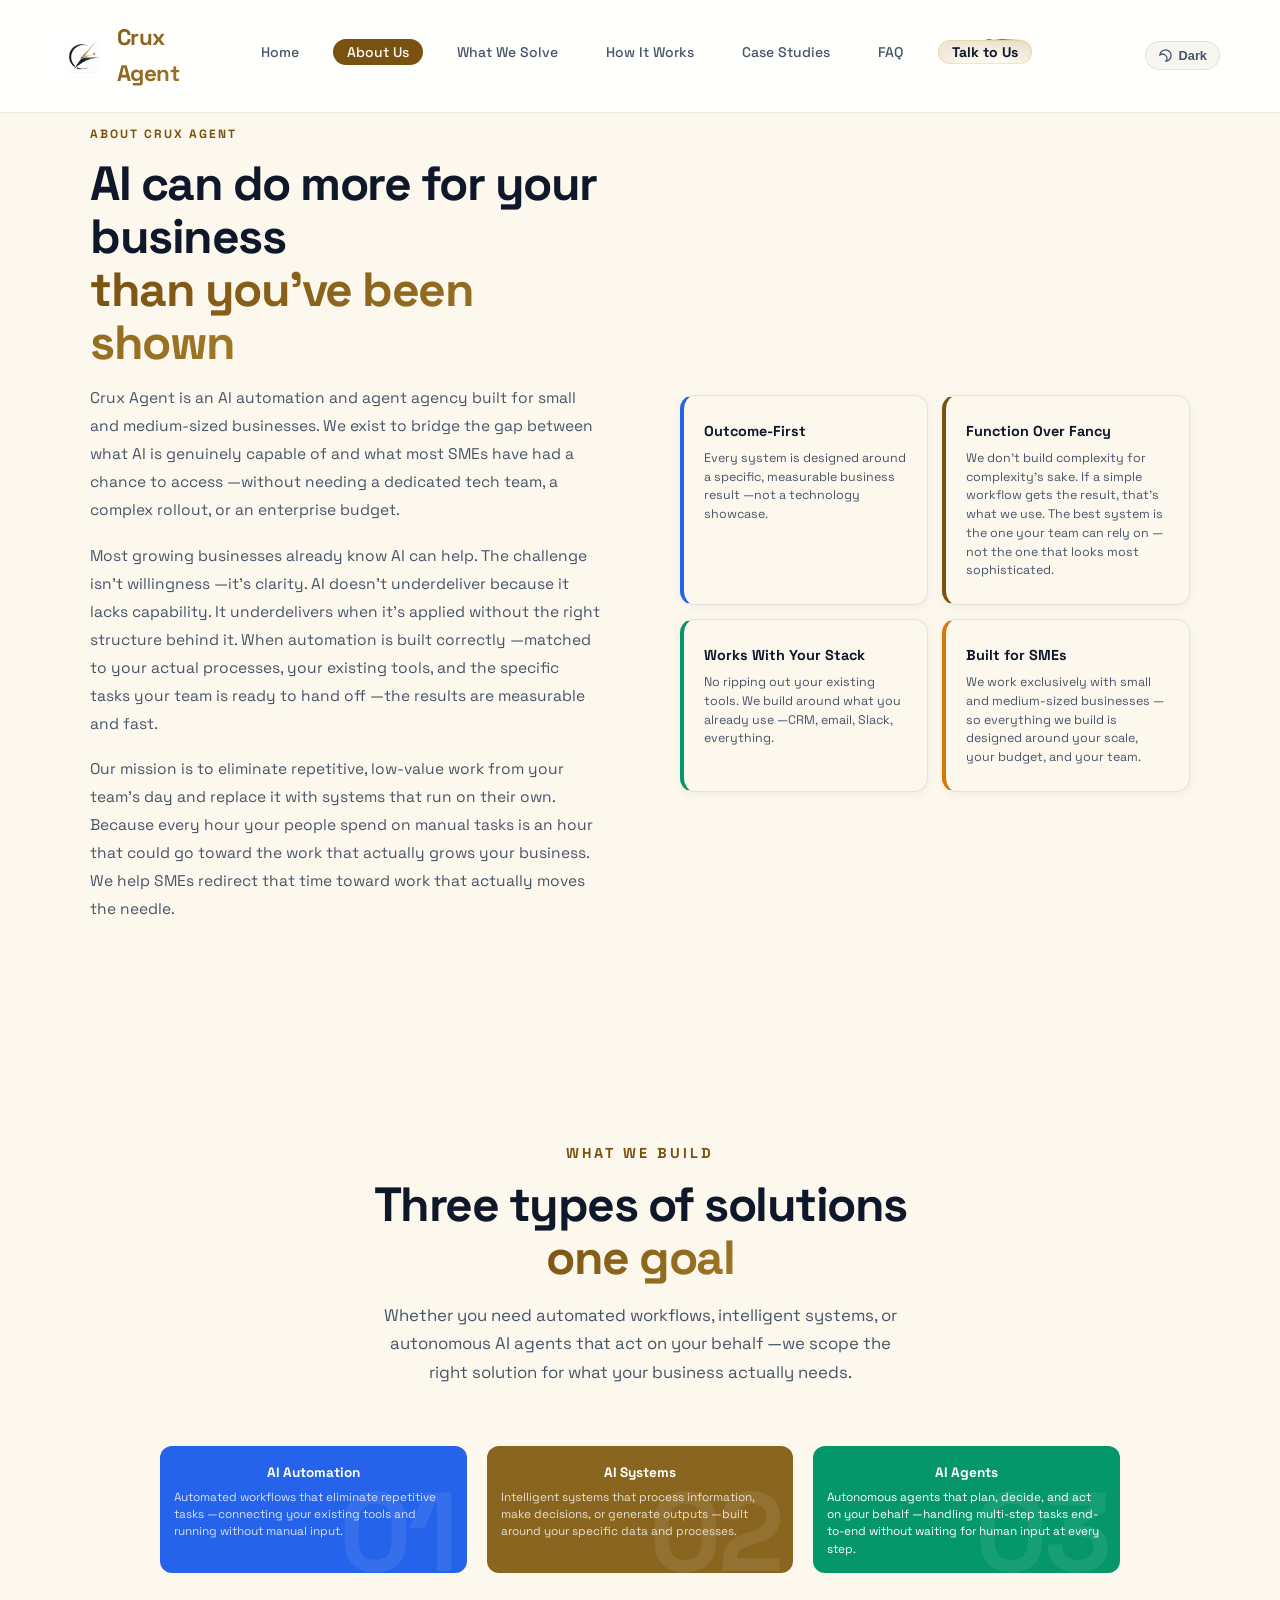
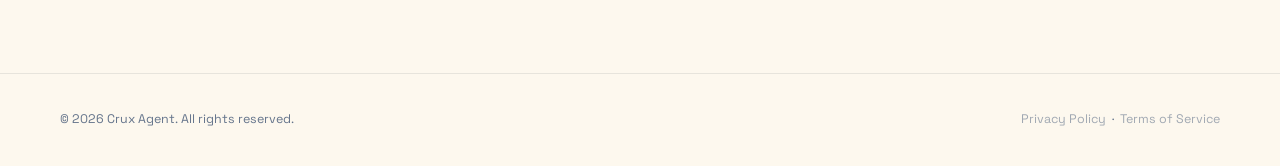
==== about.html @ 3fecd6b4 "Add files via upload" ====
<!DOCTYPE html>
<html lang="en">
<head>
  <meta charset="UTF-8" />
  <meta name="viewport" content="width=device-width, initial-scale=1.0" />
  <title>About Us | Crux Agent</title>
  <meta name="description" content="Crux Agent is an AI automation agency built for SMEs — bridging the gap between what AI can do and what most businesses have had access to." />
  <link rel="preconnect" href="https://fonts.googleapis.com" />
  <link rel="preconnect" href="https://fonts.gstatic.com" crossorigin />
  <link href="https://fonts.googleapis.com/css2?family=Space+Grotesk:wght@300;400;500;600;700&display=swap" rel="stylesheet" />
  <link rel="stylesheet" href="style.css" />
</head>
<body>

<!-- NAV -->
<nav id="navbar">
  <a href="index.html" class="nav-logo">
    <img src="logo.png" alt="" class="nav-logo-img">
    Crux Agent
  </a>
  <ul class="nav-links" id="navLinks">
    <li><a href="index.html">Home</a></li>
    <li><a href="about.html">About Us</a></li>
    <li><a href="solve.html">What We Solve</a></li>
    <li><a href="process.html">How It Works</a></li>
    <li><a href="projects.html">Case Studies</a></li>
    <li><a href="faq.html">FAQ</a></li>
    <li><a href="faq.html#contact" class="nav-cta"><span>Talk to Us</span></a></li>
  </ul>
  <div class="nav-actions">
    <button class="theme-toggle" id="themeToggle" aria-label="Toggle light/dark mode">
      <svg id="themeIcon" width="15" height="15" fill="none" stroke="currentColor" stroke-width="2" viewBox="0 0 24 24">
        <circle cx="12" cy="12" r="5"/>
        <path d="M12 1v2M12 21v2M4.22 4.22l1.42 1.42M18.36 18.36l1.42 1.42M1 12h2M21 12h2M4.22 19.78l1.42-1.42M18.36 5.64l1.42-1.42"/>
      </svg>
      <span id="themeLabel">Light</span>
    </button>
    <button class="hamburger" id="hamburger" aria-label="Open menu" aria-expanded="false">
      <span class="ham-bar"></span>
      <span class="ham-bar"></span>
      <span class="ham-bar"></span>
    </button>
  </div>
</nav>
<div class="nav-backdrop" id="navBackdrop"></div>

<!-- ABOUT -->
<section id="about" style="padding-top:120px;">
  <div class="inner">
    <div class="about-wrap">
      <div class="reveal">
        <span class="stag">About Crux Agent</span>
        <h2 class="sh">AI can do more for your business<br /><span class="gt">than you've been shown</span></h2>
        <p class="about-body">
          Crux Agent is an AI automation and agent agency built for small and medium-sized businesses. We exist to bridge the gap between what AI is genuinely capable of and what most SMEs have had a chance to access —without needing a dedicated tech team, a complex rollout, or an enterprise budget.
        </p>
        <p class="about-body">
          Most growing businesses already know AI can help. The challenge isn't willingness —it's clarity. AI doesn't underdeliver because it lacks capability. It underdelivers when it's applied without the right structure behind it. When automation is built correctly —matched to your actual processes, your existing tools, and the specific tasks your team is ready to hand off —the results are measurable and fast.
        </p>
        <p class="about-body">
          Our mission is to eliminate repetitive, low-value work from your team's day and replace it with systems that run on their own. Because every hour your people spend on manual tasks is an hour that could go toward the work that actually grows your business. We help SMEs redirect that time toward work that actually moves the needle.
        </p>
      </div>
      <div class="about-cards reveal">
        <div class="a-card">
          <h4>Outcome-First</h4>
          <p>Every system is designed around a specific, measurable business result —not a technology showcase.</p>
        </div>
        <div class="a-card">
          <h4>Function Over Fancy</h4>
          <p>We don't build complexity for complexity's sake. If a simple workflow gets the result, that's what we use. The best system is the one your team can rely on —not the one that looks most sophisticated.</p>
        </div>
        <div class="a-card">
          <h4>Works With Your Stack</h4>
          <p>No ripping out your existing tools. We build around what you already use —CRM, email, Slack, everything.</p>
        </div>
        <div class="a-card">
          <h4>Built for SMEs</h4>
          <p>We work exclusively with small and medium-sized businesses —so everything we build is designed around your scale, your budget, and your team.</p>
        </div>
      </div>
    </div>
  </div>
</section>

<!-- WHAT WE BUILD -->
<section id="services">
  <div class="inner">
    <div class="diff-header">
      <span class="stag reveal">What We Build</span>
      <h2 class="sh reveal">Three types of solutions<br /><span class="gt">one goal</span></h2>
      <p class="ss reveal">Whether you need automated workflows, intelligent systems, or autonomous AI agents that act on your behalf —we scope the right solution for what your business actually needs.</p>
    </div>
    <div class="services-grid">
      <div class="for-card ac-blue reveal" data-glow>
        <span class="card-num">01</span>
        <h4 style="text-align:center;">AI Automation</h4>
        <p>Automated workflows that eliminate repetitive tasks —connecting your existing tools and running without manual input.</p>
      </div>
      <div class="for-card ac-purple reveal" data-glow>
        <span class="card-num">02</span>
        <h4 style="text-align:center;">AI Systems</h4>
        <p>Intelligent systems that process information, make decisions, or generate outputs —built around your specific data and processes.</p>
      </div>
      <div class="for-card ac-green reveal" data-glow>
        <span class="card-num">03</span>
        <h4 style="text-align:center;">AI Agents</h4>
        <p>Autonomous agents that plan, decide, and act on your behalf —handling multi-step tasks end-to-end without waiting for human input at every step.</p>
      </div>
    </div>
  </div>
</section>

<!-- FOOTER -->
<footer>
  <p class="f-copy">© 2026 Crux Agent. All rights reserved.</p>
  <p class="f-copy"><a href="privacy-policy.html" style="color:inherit;opacity:0.6;text-decoration:none;">Privacy Policy</a> &nbsp;·&nbsp; <a href="terms-of-service.html" style="color:inherit;opacity:0.6;text-decoration:none;">Terms of Service</a></p>
</footer>

<script>
  // Navbar scroll
  const nav = document.getElementById('navbar');
  window.addEventListener('scroll', () => nav.classList.toggle('scrolled', scrollY > 40));

  // Mobile hamburger menu
  const hamburger = document.getElementById('hamburger');
  const navLinksEl = document.getElementById('navLinks');
  const navBackdrop = document.getElementById('navBackdrop');
  function openMenu() { hamburger.classList.add('active'); hamburger.setAttribute('aria-expanded','true'); navLinksEl.classList.add('open'); navBackdrop.classList.add('open'); document.body.style.overflow='hidden'; }
  function closeMenu() { hamburger.classList.remove('active'); hamburger.setAttribute('aria-expanded','false'); navLinksEl.classList.remove('open'); navBackdrop.classList.remove('open'); document.body.style.overflow=''; }
  hamburger.addEventListener('click', () => hamburger.classList.contains('active') ? closeMenu() : openMenu());
  navBackdrop.addEventListener('click', closeMenu);
  document.addEventListener('keydown', e => { if (e.key === 'Escape') closeMenu(); });
  navLinksEl.querySelectorAll('a').forEach(a => a.addEventListener('click', closeMenu));

  // Active nav — highlight based on current page
  (function() {
    const page = window.location.pathname.split('/').pop() || 'index.html';
    document.querySelectorAll('.nav-links a:not(.nav-cta)').forEach(a => {
      const href = a.getAttribute('href').split('#')[0];
      if (href === page || (page === '' && href === 'index.html')) a.classList.add('nav-active');
    });
  })();

  // Scroll reveal
  const obs = new IntersectionObserver((entries) => {
    entries.forEach((e, i) => { if (e.isIntersecting) { setTimeout(() => e.target.classList.add('visible'), i * 70); obs.unobserve(e.target); } });
  }, { threshold: 0.08 });
  document.querySelectorAll('.reveal').forEach(el => obs.observe(el));

  // Light / dark theme toggle
  (function() {
    const html = document.documentElement;
    const btn = document.getElementById('themeToggle');
    const label = document.getElementById('themeLabel');
    const icon = document.getElementById('themeIcon');
    const moonPath = '<path d="M21 12.79A9 9 0 1 1 11.21 3a7 7 0 0 0 9.79 9.79z"/>';
    const sunPath = '<circle cx="12" cy="12" r="5"/><path d="M12 1v2M12 21v2M4.22 4.22l1.42 1.42M18.36 18.36l1.42 1.42M1 12h2M21 12h2M4.22 19.78l1.42-1.42M18.36 5.64l1.42-1.42"/>';
    const saved = localStorage.getItem('theme') || 'light';
    apply(saved);
    btn.addEventListener('click', () => apply(html.dataset.theme === 'light' ? 'dark' : 'light'));
    function apply(theme) { html.dataset.theme = theme; localStorage.setItem('theme', theme); if (theme === 'light') { label.textContent = 'Dark'; icon.innerHTML = moonPath; } else { label.textContent = 'Light'; icon.innerHTML = sunPath; } }
  })();

  // Cursor spotlight
  document.querySelectorAll('[data-glow]').forEach(card => {
    card.addEventListener('pointermove', function(e) { const rect = this.getBoundingClientRect(); this.style.setProperty('--mx', (e.clientX - rect.left) + 'px'); this.style.setProperty('--my', (e.clientY - rect.top) + 'px'); });
    card.addEventListener('pointerleave', function() { this.style.setProperty('--mx', '-9999px'); this.style.setProperty('--my', '-9999px'); });
  });
</script>
</body>
</html>
---- style.css ----
*, *::before, *::after { box-sizing: border-box; margin: 0; padding: 0; }

    :root {
      --bg:      #050811;
      --bg2:     #090f1e;
      --bg3:     #0d1525;
      --surface: rgba(255,255,255,0.04);
      --border:  rgba(255,255,255,0.08);
      --blue:    #4f8ef7;
      --violet:  #8b5cf6;
      --gold:    #c9a84c;
      --cyan:    #22d3ee;
      --red:     #f87171;
      --green:   #34d399;
      --grad:    linear-gradient(135deg, #a07828, #c9a84c);
      --grad2:   linear-gradient(135deg, #c9a84c, #f0d080);
      --text:    #f1f5f9;
      --muted:   #94a3b8;
      --faint:   #64748b;
      --fg:      #f1f5f9;
      --accent:  var(--gold);
    }

    html { scroll-behavior: smooth; }
    body {
      font-family: 'Space Grotesk', sans-serif;
      background: var(--bg);
      color: var(--text);
      overflow-x: hidden;
      line-height: 1.6;
    }

    /* ── NAVBAR ── */
    nav {
      position: fixed; top: 0; left: 0; right: 0; z-index: 100;
      display: grid;
      grid-template-columns: 1fr auto 1fr;
      column-gap: 48px;
      align-items: center;
      padding: 20px 60px;
      background: rgba(5,8,17,0.75);
      backdrop-filter: blur(20px);
      border-bottom: 1px solid var(--border);
      transition: padding 0.3s;
    }
    nav.scrolled { padding: 14px 60px; }
    nav > .nav-actions { justify-self: end; display: flex; align-items: center; gap: 8px; }
    .nav-logo {
      display: flex; align-items: center; gap: 10px;
      font-size: 1.4rem; font-weight: 800; letter-spacing: -0.5px;
      background: var(--grad); -webkit-background-clip: text; background-clip: text; -webkit-text-fill-color: transparent;
      text-decoration: none;
    }
    .nav-logo-img {
      height: 38px; width: auto; flex-shrink: 0;
      border-radius: 9px;
      background: rgba(255,255,255,0.93);
      padding: 2px 5px;
    }
    .f-logo-img {
      height: 46px; width: auto;
      border-radius: 10px;
      background: rgba(255,255,255,0.9);
      padding: 3px 7px;
    }
    .f-logo-link { text-decoration: none; display: flex; align-items: center; }
    .nav-links { display: flex; gap: 20px; list-style: none; }
    .nav-links a {
      color: var(--muted); text-decoration: none;
      font-size: 0.875rem; font-weight: 500;
      padding: 4px 14px;
      border-radius: 999px;
      white-space: nowrap;
      transition: color 0.25s, background 0.25s;
    }
    .nav-links a:hover { color: var(--text); }
    .nav-links a.nav-active {
      color: #fff;
      background: #7a5210;
    }
    .nav-links a.nav-cta:hover { color: #fff !important; }

    @property --gradient-angle {
      syntax: "<angle>";
      initial-value: 0deg;
      inherits: false;
    }
    @property --gradient-angle-offset {
      syntax: "<angle>";
      initial-value: 0deg;
      inherits: false;
    }
    @property --gradient-percent {
      syntax: "<percentage>";
      initial-value: 5%;
      inherits: false;
    }
    @property --gradient-shine {
      syntax: "<color>";
      initial-value: white;
      inherits: false;
    }

    .nav-cta {
      --shiny-cta-bg: #000000;
      --shiny-cta-bg-subtle: #1a1818;
      --shiny-cta-highlight: #8a6520;
      --shiny-cta-highlight-subtle: #c9a84c;
      --animation: gradient-angle linear infinite;
      --duration: 3s;
      --shadow-size: 2px;
      --transition: 800ms cubic-bezier(0.25, 1, 0.5, 1);

      isolation: isolate;
      position: relative;
      overflow: hidden;
      -webkit-tap-highlight-color: transparent;
      cursor: pointer;
      outline: none;
      padding: 10px 24px;
      font-size: 0.875rem !important;
      font-weight: 700 !important;
      line-height: 1.2;
      border: 1px solid transparent;
      border-radius: 360px;
      color: #fff !important;
      text-decoration: none;
      display: inline-block;
      background: linear-gradient(var(--shiny-cta-bg), var(--shiny-cta-bg)) padding-box,
        conic-gradient(
          from calc(var(--gradient-angle) - var(--gradient-angle-offset)),
          transparent,
          var(--shiny-cta-highlight) var(--gradient-percent),
          var(--gradient-shine) calc(var(--gradient-percent) * 2),
          var(--shiny-cta-highlight) calc(var(--gradient-percent) * 3),
          transparent calc(var(--gradient-percent) * 4)
        ) border-box;
      box-shadow: inset 0 0 0 1px var(--shiny-cta-bg-subtle);
      transition: var(--transition);
      transition-property: --gradient-angle-offset, --gradient-percent, --gradient-shine;
    }

    .nav-cta:active { translate: 0 1px; }

    .nav-cta::before,
    .nav-cta::after,
    .nav-cta span::before {
      content: "";
      pointer-events: none;
      position: absolute;
      inset-inline-start: 50%;
      inset-block-start: 50%;
      translate: -50% -50%;
      z-index: -1;
    }

    .nav-cta::before {
      --size: calc(100% - var(--shadow-size) * 3);
      --position: 2px;
      --space: calc(var(--position) * 2);
      width: var(--size);
      height: var(--size);
      background: radial-gradient(
        circle at var(--position) var(--position),
        white calc(var(--position) / 4),
        transparent 0
      ) padding-box;
      background-size: var(--space) var(--space);
      background-repeat: space;
      -webkit-mask-image: conic-gradient(
        from calc(var(--gradient-angle) + 45deg),
        black,
        transparent 10% 90%,
        black
      );
      mask-image: conic-gradient(
        from calc(var(--gradient-angle) + 45deg),
        black,
        transparent 10% 90%,
        black
      );
      border-radius: inherit;
      opacity: 0.4;
    }

    .nav-cta::after {
      --animation: shimmer linear infinite;
      width: 100%;
      aspect-ratio: 1;
      background: linear-gradient(-50deg, transparent, var(--shiny-cta-highlight), transparent);
      -webkit-mask-image: radial-gradient(circle at bottom, transparent 40%, black);
      mask-image: radial-gradient(circle at bottom, transparent 40%, black);
      opacity: 0.6;
    }

    .nav-cta span {
      z-index: 1;
      position: relative;
    }

    .nav-cta span::before {
      --size: calc(100% + 1rem);
      width: var(--size);
      height: var(--size);
      box-shadow: inset 0 -1ex 2rem 4px var(--shiny-cta-highlight);
      opacity: 0;
      transition: opacity var(--transition);
      animation: calc(var(--duration) * 1.5) breathe linear infinite;
    }

    .nav-cta,
    .nav-cta::before,
    .nav-cta::after {
      animation: var(--animation) var(--duration),
        var(--animation) calc(var(--duration) / 0.4) reverse paused;
      animation-composition: add;
    }

    .nav-cta:is(:hover, :focus-visible) {
      --gradient-percent: 20%;
      --gradient-angle-offset: 95deg;
      --gradient-shine: var(--shiny-cta-highlight-subtle);
    }

    .nav-cta:is(:hover, :focus-visible),
    .nav-cta:is(:hover, :focus-visible)::before,
    .nav-cta:is(:hover, :focus-visible)::after {
      animation-play-state: running;
    }

    .nav-cta:is(:hover, :focus-visible) span::before {
      opacity: 1;
    }

    @keyframes gradient-angle { to { --gradient-angle: 360deg; } }
    @keyframes shimmer { to { rotate: 360deg; } }
    @keyframes breathe {
      from, to { scale: 1; }
      50% { scale: 1.2; }
    }

    /* ── HERO ── */
    #hero {
      min-height: 100vh; display: flex; flex-direction: column;
      align-items: center; justify-content: flex-start;
      text-align: center; padding: 110px 24px 40px;
      position: relative; overflow: hidden;
      background: #000;
    }
    .hero-main {
      display: flex; flex-direction: column; align-items: center;
      flex: 1 1 auto; justify-content: center; width: 100%;
    }
    #heroShader {
      position: absolute; inset: 0; width: 100%; height: 100%;
      z-index: 0; pointer-events: none; touch-action: none;
      opacity: 0.9;
    }
    #hero > *:not(#heroShader) { position: relative; z-index: 1; }
    #hero::after {
      content: ""; position: absolute; inset: 0; z-index: 0; pointer-events: none;
      background:
        radial-gradient(ellipse at 50% 50%, transparent 0%, rgba(5,8,17,0.35) 60%, rgba(5,8,17,0.75) 100%),
        linear-gradient(180deg, rgba(5,8,17,0.2) 0%, transparent 30%, transparent 70%, var(--bg) 100%);
    }

    .hero-badge {
      display: inline-flex; align-items: center; gap: 8px;
      background: rgba(160,120,40,0.1); border: 1px solid rgba(160,120,40,0.25);
      color: var(--gold); padding: 8px 18px; border-radius: 100px;
      font-size: 0.78rem; font-weight: 700; letter-spacing: 0.8px;
      text-transform: uppercase; margin-bottom: 32px;
      animation: fadeUp 0.6s ease both;
    }
    .badge-dot { width: 6px; height: 6px; background: var(--gold); border-radius: 50%; animation: pulse 2s ease infinite; }

    .hero-greeting { font-size: 0.9rem; color: var(--muted); font-weight: 500; margin-bottom: 6px; animation: fadeUp 0.5s 0.1s ease both; }

    .hero-title {
      font-size: clamp(2.2rem, 4.6vw, 4rem);
      font-weight: 800; line-height: 1.08; letter-spacing: -2px;
      margin-bottom: 22px; animation: fadeUp 0.6s 0.15s ease both;
    }
    .gt  { background: var(--grad);  -webkit-background-clip: text; background-clip: text; -webkit-text-fill-color: transparent; }
    .gt2 { background: var(--grad2); -webkit-background-clip: text; background-clip: text; -webkit-text-fill-color: transparent; }

    /* ── ROTATING WORD ── */
    .rw-wrap {
      display: inline-block; position: relative;
      vertical-align: baseline; overflow: visible;
      transition: width 0.45s cubic-bezier(0.25, 1, 0.5, 1);
    }
    .rw-word {
      display: inline-block; white-space: nowrap; font-weight: 800;
      background: var(--grad); -webkit-background-clip: text; background-clip: text; -webkit-text-fill-color: transparent;
      transition: opacity 0.25s ease, transform 0.3s cubic-bezier(0.25, 1, 0.5, 1);
      padding-bottom: 0.15em; margin-bottom: -0.15em;
    }
    .rw-word.rw-out { opacity: 0; transform: translateY(-0.35em); }

    .hero-sub {
      max-width: 560px; color: var(--muted); font-size: 0.98rem; line-height: 1.75;
      margin-bottom: 28px; animation: fadeUp 0.6s 0.2s ease both;
    }
    .hero-btns { display: flex; gap: 16px; flex-wrap: wrap; justify-content: center; animation: fadeUp 0.6s 0.25s ease both; }

    .btn-p {
      display: inline-flex; align-items: center; gap: 8px;
      background: var(--grad); color: #fff; padding: 15px 34px;
      border-radius: 10px; font-weight: 700; font-size: 0.95rem;
      text-decoration: none; box-shadow: 0 0 40px rgba(160,120,40,0.3);
      transition: transform 0.2s, box-shadow 0.2s;
    }
    .btn-p:hover { transform: translateY(-2px); box-shadow: 0 0 60px rgba(160,120,40,0.45); }

    .btn-s {
      display: inline-flex; align-items: center; gap: 8px;
      background: var(--surface); border: 1px solid var(--border);
      color: var(--text); padding: 15px 34px; border-radius: 10px;
      font-weight: 600; font-size: 0.95rem; text-decoration: none;
      transition: background 0.2s, border-color 0.2s, transform 0.2s;
      position: relative; overflow: hidden;
    }
    .btn-s:hover { transform: translateY(-2px); }
    .btn-s .btn-glow { display: none; }
    .btn-s > *:not(.btn-glow) { position: relative; z-index: 1; }

    /* ── STATS ── */
    #stats { width: 100%; margin-top: 16px; }
    .stats-grid {
      display: grid; grid-template-columns: repeat(4, 1fr);
      gap: 1px; background: var(--border);
      max-width: 1000px; margin: 0 auto;
      border-radius: 16px; overflow: hidden;
    }
    .stat-item { background: var(--bg); padding: 36px; text-align: center; }
    .stat-num {
      font-size: 2.8rem; font-weight: 800; letter-spacing: -2px;
      background: var(--grad); -webkit-background-clip: text; background-clip: text; -webkit-text-fill-color: transparent;
      line-height: 1; margin-bottom: 8px;
    }
    .stat-label { color: var(--muted); font-size: 0.8rem; font-weight: 500; line-height: 1.4; }

    /* ── TOOLS LOGO STRIP (inside hero) ── */
    .hero-tools {
      width: 100%;
      margin-top: auto;
      padding-top: 20px;
      animation: fadeUp 0.6s 0.35s ease both;
    }
    .tools-heading {
      text-align: center;
      color: var(--muted);
      font-size: 0.78rem;
      font-weight: 700;
      letter-spacing: 2px;
      text-transform: uppercase;
      margin-bottom: 18px;
      padding: 0 24px;
    }
    .tools-marquee {
      position: relative;
      overflow: hidden;
      width: 100%;
      -webkit-mask-image: linear-gradient(90deg, transparent 0, #000 8%, #000 92%, transparent 100%);
              mask-image: linear-gradient(90deg, transparent 0, #000 8%, #000 92%, transparent 100%);
    }
    .tools-track {
      display: flex;
      gap: 56px;
      width: max-content;
      align-items: center;
      animation: toolsScroll 50s linear infinite;
    }
    .tools-marquee:hover .tools-track { animation-play-state: paused; }
    .tool-item {
      display: inline-flex;
      align-items: center;
      gap: 10px;
      flex-shrink: 0;
      color: #fff;
      opacity: 0.9;
      transition: opacity 0.25s ease, transform 0.25s ease;
    }
    .tool-item:hover { opacity: 1; transform: scale(1.08); }
    .tool-item img,
    .tool-item svg {
      height: 28px;
      width: auto;
      flex-shrink: 0;
      color: #fff;
    }
    .tool-item span {
      color: #fff;
      font-size: 0.95rem;
      font-weight: 600;
      letter-spacing: 0.3px;
      white-space: nowrap;
    }
    [data-theme="light"] .tool-item { color: var(--muted); opacity: 0.85; }
    [data-theme="light"] .tool-item span { color: var(--muted); }
    [data-theme="light"] .tool-item img { filter: brightness(0) opacity(0.5); }
    [data-theme="light"] .tool-item svg { color: var(--muted); }
    @keyframes toolsScroll {
      from { transform: translateX(0); }
      to   { transform: translateX(-50%); }
    }
    @keyframes solveScroll {
      from { transform: translateX(0); }
      to   { transform: translateX(-50%); }
    }

    /* ── SHARED ── */
    section { padding: 100px 60px; position: relative; }
    .inner { max-width: 1100px; margin: 0 auto; }
    .stag { display: inline-block; color: var(--gold); font-size: 0.75rem; font-weight: 700; letter-spacing: 2px; text-transform: uppercase; margin-bottom: 14px; }
    .stag-green { color: var(--green); }
    .stag-violet { color: var(--gold); }
    .sh { font-size: clamp(2rem, 4vw, 3rem); font-weight: 800; letter-spacing: -1.5px; line-height: 1.1; margin-bottom: 16px; }
    .ss { color: var(--muted); font-size: 1.05rem; max-width: 540px; line-height: 1.7; }

    /* ── WHO IS THIS FOR ── */
    #for { background: var(--bg2); padding: 60px 60px; }
    .for-grid { display: grid; grid-template-columns: 1fr 1fr; gap: 48px; align-items: start; }
    .for-left .sh { margin-bottom: 12px; }
    .for-left p { color: var(--muted); font-size: 0.95rem; line-height: 1.7; margin-bottom: 16px; }
    .for-checks { display: flex; flex-direction: column; gap: 10px; }
    .check-item { display: flex; align-items: flex-start; gap: 14px; }
    .check-icon { width: 22px; height: 22px; background: rgba(52,211,153,0.15); border-radius: 50%; display: flex; align-items: center; justify-content: center; font-size: 0.7rem; color: var(--green); flex-shrink: 0; margin-top: 2px; }
    .check-text { font-size: 0.95rem; color: var(--muted); line-height: 1.6; }
    .check-text strong { color: var(--text); }
    .for-cta-link { display: inline-block; margin-top: 20px; font-size: 0.88rem; color: var(--green); text-decoration: none; opacity: 0.85; transition: opacity 0.2s; }
    .for-cta-link:hover { opacity: 1; }
    .for-right { display: grid; grid-template-columns: 1fr 1fr; gap: 10px; padding-top: 150px; }
    .for-card {
      border-radius: 12px; padding: 16px 14px;
      position: relative;
      transition: transform 0.2s, box-shadow 0.2s;
    }
    .for-card:hover { transform: translateY(-3px); box-shadow: 0 8px 32px rgba(0,0,0,0.25); }
    .for-card.ac-blue   { background: #2563eb; --glow-base: 220; }
    .for-card.ac-green  { background: #059669; --glow-base: 150; }
    .for-card.ac-purple { background: #8a6520; --glow-base: 40; }
    .for-card.ac-amber  { background: #d97706; --glow-base: 38;  }
    /* ── GLOW BORDER ── */
    [data-glow] { position: relative; background-clip: padding-box; }
    [data-glow]::before {
      content: ''; position: absolute; inset: -1px;
      border-radius: inherit; padding: 1px; z-index: -1; pointer-events: none;
      background: radial-gradient(
        150px 150px at var(--mx, -9999px) var(--my, -9999px),
        hsl(var(--glow-base, 220) 100% 65%), transparent 100%
      );
      -webkit-mask: linear-gradient(#fff 0 0) content-box, linear-gradient(#fff 0 0);
      -webkit-mask-composite: xor;
      mask: linear-gradient(#fff 0 0) content-box, linear-gradient(#fff 0 0);
      mask-composite: exclude;
    }
    [data-glow].solve-card { overflow: visible; }
    .proj-card  { overflow: visible; }
    [data-glow].solve-card:nth-child(1) { --glow-base: 220; }
    [data-glow].solve-card:nth-child(2) { --glow-base: 30;  }
    [data-glow].solve-card:nth-child(3) { --glow-base: 150; }
    [data-glow].solve-card:nth-child(4) { --glow-base: 280; }
    [data-glow].solve-card:nth-child(5) { --glow-base: 190; }
    [data-glow].solve-card:nth-child(6) { --glow-base: 250; }
    [data-glow].solve-card:nth-child(7)  { --glow-base: 330; }
    [data-glow].solve-card:nth-child(8)  { --glow-base: 60;  }
    [data-glow].solve-card:nth-child(9)  { --glow-base: 170; }
    [data-glow].solve-card:nth-child(10) { --glow-base: 15;  }
    [data-glow].solve-card:nth-child(11) { --glow-base: 260; }
    [data-glow].solve-card:nth-child(12) { --glow-base: 120; }
    [data-glow].diff-card:nth-child(1)  { --glow-base: 200; }
    [data-glow].diff-card:nth-child(2)  { --glow-base: 270; }
    [data-glow].diff-card:nth-child(3)  { --glow-base: 160; }
    [data-glow].diff-card:nth-child(4)  { --glow-base: 240; }
    [data-glow].diff-card:nth-child(5)  { --glow-base: 190; }
    [data-glow].diff-card:nth-child(6)  { --glow-base: 300; }
    [data-glow].a-card:nth-child(1)     { --glow-base: 38;  }
    [data-glow].a-card:nth-child(2)     { --glow-base: 220; }
    [data-glow].a-card:nth-child(3)     { --glow-base: 150; }
    [data-glow].a-card:nth-child(4)     { --glow-base: 300; }
    .for-card .ico { font-size: 1.2rem; margin-bottom: 8px; }
    .for-card h4 { font-size: 0.85rem; font-weight: 700; margin-bottom: 4px; color: #fff; }
    .for-card p { color: rgba(255,255,255,0.8); font-size: 0.74rem; line-height: 1.45; }
    .for-card.ac-green h4, .for-card.ac-green p { color: #fff; }
    .for-card.ac-amber h4, .for-card.ac-amber p { color: #0f172a; }

    /* ── WHO THIS IS FOR — pill layout ── */
    .for-right { display: flex; flex-wrap: wrap; gap: 12px; align-content: flex-start; padding-top: 150px; }
    .for-pill {
      display: inline-flex; flex-direction: column;
      padding: 12px 18px; border-radius: 20px;
      background: var(--surface); border: 1px solid var(--border);
      cursor: default;
      transition: transform 0.22s, border-color 0.22s;
    }
    .for-pill:hover { transform: translateY(-3px); }
    .for-pill.ac-blue:hover   { border-color: rgba(37,99,235,0.55); }
    .for-pill.ac-purple:hover { border-color: rgba(138,101,32,0.55); }
    .for-pill.ac-green:hover  { border-color: rgba(5,150,105,0.55); }
    .for-pill.ac-amber:hover  { border-color: rgba(217,119,6,0.55); }
    .pill-top { display: flex; align-items: center; gap: 10px; }
    .pill-ico {
      width: 34px; height: 34px; border-radius: 50%;
      display: flex; align-items: center; justify-content: center;
      font-size: 1.1rem; flex-shrink: 0;
    }
    .for-pill.ac-blue   .pill-ico { background: rgba(37,99,235,0.18); }
    .for-pill.ac-purple .pill-ico { background: rgba(138,101,32,0.18); }
    .for-pill.ac-green  .pill-ico { background: rgba(5,150,105,0.18); }
    .for-pill.ac-amber  .pill-ico { background: rgba(217,119,6,0.18); }
    .pill-lbl { font-size: 0.88rem; font-weight: 600; color: var(--text); white-space: nowrap; }
    .pill-desc {
      font-size: 0.73rem; color: var(--muted); line-height: 1.5;
      max-height: 0; overflow: hidden; opacity: 0; margin-top: 0;
      transition: max-height 0.3s ease, opacity 0.25s ease, margin-top 0.25s ease;
    }
    .for-pill:hover .pill-desc,
    .for-pill.open  .pill-desc { max-height: 120px; opacity: 1; margin-top: 8px; }
    .for-pill.open { transform: translateY(-3px); }
    [data-theme="light"] .for-pill { background: #fff; border-color: rgba(0,0,0,0.1); }

    /* ── WHAT WE BUILD ── */
    #services { background: var(--bg2); }
    .services-grid { display: grid; grid-template-columns: repeat(3,1fr); gap: 20px; margin-top: 48px; max-width: 960px; margin-left: auto; margin-right: auto; }
    .services-grid .for-card { overflow: hidden; }
    .card-num { position: absolute; bottom: -16px; right: 12px; font-size: 7rem; font-weight: 900; color: rgba(255,255,255,0.08); line-height: 1; pointer-events: none; user-select: none; letter-spacing: -4px; }
    @media(max-width:768px){ .services-grid { grid-template-columns: 1fr; } }

    /* ── WHAT WE ACTUALLY SOLVE ── */
    #solve { background: var(--bg); overflow: hidden; }
    .solve-header { text-align: center; margin-bottom: 60px; }
    .solve-header .ss { margin: 0 auto; }
    .solve-marquee {
      position: relative; overflow: hidden; margin-top: 52px;
      -webkit-mask-image: linear-gradient(90deg, transparent 0, #000 8%, #000 92%, transparent 100%);
              mask-image: linear-gradient(90deg, transparent 0, #000 8%, #000 92%, transparent 100%);
    }
    .solve-track {
      display: flex; gap: 20px; width: max-content;
      align-items: stretch; padding: 16px 0 28px;
      animation: solveScroll 432s linear infinite;
    }
    .solve-marquee:hover .solve-track { animation-play-state: paused; }
    .solve-card {
      width: 320px; flex-shrink: 0;
      background: linear-gradient(145deg,
        rgba(var(--sc-accent-rgb), 0.22) 0%,
        rgba(var(--sc-accent-rgb), 0.08) 45%,
        #060818 85%);
      border: 1px solid rgba(var(--sc-accent-rgb), 0.22);
      border-radius: 20px; padding: 24px;
      position: relative; overflow: hidden;
      box-shadow: 0 4px 32px rgba(var(--sc-accent-rgb), 0.12);
      transition: box-shadow 0.4s, border-color 0.4s, transform 0.1s;
      will-change: transform;
      display: flex; flex-direction: column; gap: 16px;
    }
    .solve-card:hover {
      box-shadow: 0 8px 48px rgba(var(--sc-accent-rgb), 0.26);
      border-color: rgba(var(--sc-accent-rgb), 0.42);
    }
    .solve-card[data-sc-color="blue"]   { --sc-accent: #c9a84c; --sc-accent-rgb: 201,168,76; }
    .solve-card[data-sc-color="violet"] { --sc-accent: #a07828; --sc-accent-rgb: 160,120,40; }
    .solve-card[data-sc-color="cyan"]   { --sc-accent: #22d3ee; --sc-accent-rgb: 34,211,238; }
    .solve-card[data-sc-color="green"]  { --sc-accent: #34d399; --sc-accent-rgb: 52,211,153; }
    .sc-top { display: flex; align-items: flex-start; justify-content: space-between; gap: 12px; }
    .sc-left { display: flex; align-items: flex-start; gap: 12px; }
    .sc-icon {
      font-size: 3rem; line-height: 1;
      flex-shrink: 0; display: flex; align-items: center; justify-content: center;
    }
    .sc-title { font-size: 1rem; font-weight: 800; letter-spacing: -0.4px; margin-bottom: 3px; }
    .sc-industry { color: var(--muted); font-size: 0.73rem; font-weight: 500; display: block; }
    .sc-badge {
      background: var(--sc-accent);
      border-radius: 12px; padding: 10px 12px;
      text-align: center; flex-shrink: 0; min-width: 68px; max-width: 90px;
      box-shadow: 0 4px 16px rgba(var(--sc-accent-rgb), 0.4);
    }
    .sc-badge-val {
      display: block; font-size: 1.15rem; font-weight: 800; letter-spacing: -0.5px;
      color: #0f172a; line-height: 1.1;
    }
    .sc-badge-lbl { display: block; color: rgba(15,23,42,0.72); font-size: 0.62rem; font-weight: 500; margin-top: 3px; line-height: 1.3; }
    .sc-inner {
      background: rgba(255,255,255,0.04);
      border: 1px solid rgba(255,255,255,0.07);
      border-radius: 14px; padding: 16px;
      flex: 1; display: flex; flex-direction: column;
    }
    .sc-qmark {
      font-size: 1.4rem; line-height: 1; font-weight: 800;
      color: var(--sc-accent); margin-bottom: 8px; opacity: 0.85;
      font-family: Georgia, serif;
    }
    .sc-body { color: var(--muted); font-size: 0.81rem; line-height: 1.7; font-style: italic; flex: 1; margin-bottom: 14px; }
    .sc-extra {
      display: flex; align-items: baseline; gap: 6px;
      padding-top: 12px; border-top: 1px solid rgba(255,255,255,0.06);
    }
    .sc-extra-val { font-size: 1rem; font-weight: 800; letter-spacing: -0.5px; color: var(--sc-accent); }
    .sc-extra-lbl { color: var(--faint); font-size: 0.71rem; font-weight: 500; }

    /* ── HOW IT WORKS ── */
    #process { background: var(--bg2); }
    .process-hdr { text-align: center; margin-bottom: 70px; }
    .process-hdr .ss { margin: 0 auto; }
    .steps { display: grid; grid-template-columns: repeat(5, 1fr); gap: 24px; position: relative; }
    .steps::before {
      content: ''; position: absolute; top: 28px;
      left: calc(12.5% + 12px); right: calc(12.5% + 12px);
      height: 1px; background: linear-gradient(90deg, #8a6520, var(--gold), var(--cyan), transparent); opacity: 0.25;
    }
    .step { text-align: center; padding: 0 14px; }
    .step-n {
      width: 56px; height: 56px; border-radius: 50%; background: var(--grad);
      color: #fff; font-size: 1.1rem; font-weight: 800;
      display: flex; align-items: center; justify-content: center;
      margin: 0 auto 20px; position: relative; z-index: 1;
      box-shadow: 0 0 30px rgba(160,120,40,0.3);
    }
    .step h3 { font-size: 1rem; font-weight: 700; margin-bottom: 10px; letter-spacing: -0.3px; }
    .step p { color: var(--muted); font-size: 0.85rem; line-height: 1.6; }

    /* ── PROJECTS ── */
    #projects { background: var(--bg); }
    .proj-hdr { margin-bottom: 56px; text-align: center; }
    .proj-hdr .ss { margin: 0 auto; }
    .proj-stats { display: flex; justify-content: center; gap: 48px; margin-top: 36px; flex-wrap: wrap; }
    .proj-stat-val { font-size: 1.6rem; font-weight: 800; color: var(--fg); letter-spacing: -1px; }
    .proj-stat-lbl { font-size: 0.75rem; color: var(--muted); text-transform: uppercase; letter-spacing: 1.5px; margin-top: 4px; }
    .proj-grid { display: grid; grid-template-columns: repeat(2, 1fr); gap: 24px; }
    .proj-card {
      background:
        radial-gradient(ellipse 90% 55% at 50% 108%, rgba(160,120,40,0.30) 0%, transparent 70%),
        radial-gradient(ellipse 65% 45% at 88% 108%, rgba(201,168,76,0.18) 0%, transparent 65%),
        radial-gradient(ellipse 65% 45% at 12% 108%, rgba(138,101,32,0.18) 0%, transparent 65%),
        #060818;
      border: 1px solid rgba(255,255,255,0.08);
      border-radius: 20px; padding: 0;
      position: relative; overflow: hidden;
      display: flex; flex-direction: column;
      box-shadow:
        0 -6px 50px rgba(160,120,40,0.18),
        inset 0 -2px 28px rgba(138,101,32,0.22);
      transition: box-shadow 0.4s, transform 0.1s;
      will-change: transform;
    }
    .proj-card:hover {
      box-shadow:
        0 -10px 70px rgba(160,120,40,0.30),
        inset 0 -2px 40px rgba(138,101,32,0.35);
    }
    .proj-card-img { width: 100%; height: 180px; position: relative; overflow: hidden; border-radius: 20px 20px 0 0; flex-shrink: 0; }
    .proj-card-img img { width: 100%; height: 100%; object-fit: cover; display: block; }
    .proj-card-img .proj-tag { position: absolute; bottom: 14px; left: 14px; margin-bottom: 0; background: rgba(10,10,20,0.72); border: 1px solid rgba(255,255,255,0.22); color: #fff; backdrop-filter: blur(6px); }
    .proj-card-body { padding: 24px 28px 28px; display: flex; flex-direction: column; flex: 1; }
    .proj-tech-tags { display: flex; flex-wrap: wrap; gap: 6px; margin-top: 16px; margin-bottom: 4px; }
    .proj-tech-tag { font-size: 0.68rem; padding: 3px 10px; border-radius: 100px; background: rgba(255,255,255,0.06); border: 1px solid rgba(255,255,255,0.12); color: var(--muted); font-weight: 500; }
    [data-theme="light"] .proj-tech-tag { background: rgba(0,0,0,0.04); border-color: rgba(0,0,0,0.12); }
    .proj-tag {
      display: inline-flex; align-items: center; gap: 6px;
      background: rgba(201,168,76,0.12); border: 1px solid rgba(201,168,76,0.30);
      color: var(--gold); padding: 5px 12px; border-radius: 100px;
      font-size: 0.73rem; font-weight: 700; margin-bottom: 20px;
    }
    .proj-card h3 { font-size: 1.35rem; font-weight: 800; letter-spacing: -0.5px; margin-bottom: 10px; }
    .proj-card p { color: var(--muted); font-size: 0.88rem; line-height: 1.7; margin-bottom: 24px; }
    .metrics {
      display: flex; gap: 28px; flex-wrap: wrap; justify-content: center;
      border-top: 1px solid rgba(255,255,255,0.08);
      border-bottom: 1px solid rgba(255,255,255,0.08);
      padding: 16px 0; margin-top: auto;
    }
    .metrics > div { text-align: center; }
    .met-val {
      font-size: 1.5rem; font-weight: 800; letter-spacing: -1px;
      background: var(--grad); -webkit-background-clip: text; background-clip: text; -webkit-text-fill-color: transparent;
    }
    .met-lbl { color: var(--faint); font-size: 0.73rem; font-weight: 500; }
    .proj-details-btn {
      display: flex; align-items: center; justify-content: center; gap: 7px;
      width: 100%;
      color: #fff; font-size: 0.82rem; font-weight: 700;
      background: var(--grad); border: none;
      border-radius: 100px; padding: 11px 20px; margin-top: 16px;
      cursor: pointer; font-family: inherit; outline: none;
      transition: opacity 0.2s, transform 0.15s;
    }
    .proj-details-btn:hover { opacity: 0.88; transform: translateY(-1px); }
    .proj-details-btn .btn-arrow { transition: transform 0.2s; display: inline-block; }
    .proj-details-btn:hover .btn-arrow { transform: translateX(3px); }
    [data-theme="light"] .proj-details-btn { background: var(--grad); color: #fff; }
    [data-theme="light"] .proj-details-btn:hover { opacity: 0.88; }
    /* ── PROJECT MODAL ── */
    .proj-modal-overlay {
      position: fixed; inset: 0; z-index: 2000;
      background: rgba(0,0,0,0.82); backdrop-filter: blur(14px);
      display: flex; align-items: center; justify-content: center; padding: 24px;
      opacity: 0; pointer-events: none; transition: opacity 0.3s;
    }
    .proj-modal-overlay.open { opacity: 1; pointer-events: all; }
    .proj-modal {
      background: #06091a;
      border: 1px solid rgba(255,255,255,0.1);
      box-shadow: inset 0 -1px 0 rgba(201,168,76,0.5), inset 0 -2px 40px rgba(138,101,32,0.20);
      border-radius: 24px; padding: 48px;
      max-width: 680px; width: 100%;
      position: relative; overflow: hidden;
      transform: translateY(24px) scale(0.97);
      transition: transform 0.38s cubic-bezier(0.34,1.56,0.64,1);
      max-height: 90vh; overflow-y: auto;
      scrollbar-width: thin; scrollbar-color: rgba(255,255,255,0.1) transparent;
    }
    .proj-modal-overlay.open .proj-modal { transform: translateY(0) scale(1); }
    .proj-modal::before {
      content: ''; position: absolute; bottom: 0; left: 0; right: 0; height: 50%;
      background:
        radial-gradient(ellipse at bottom right, rgba(201,168,76,0.28) 0%, transparent 65%),
        radial-gradient(ellipse at bottom left,  rgba(138,101,32,0.20) 0%, transparent 65%);
      filter: blur(40px); z-index: 0; pointer-events: none;
    }
    .proj-modal > * { position: relative; z-index: 2; }
    .modal-close {
      position: absolute; top: 20px; right: 20px; z-index: 10;
      width: 36px; height: 36px; border-radius: 50%;
      background: rgba(255,255,255,0.06); border: 1px solid rgba(255,255,255,0.1);
      color: var(--muted); font-size: 1.1rem; cursor: pointer;
      display: flex; align-items: center; justify-content: center;
      transition: background 0.2s, color 0.2s;
    }
    .modal-close:hover { background: rgba(255,255,255,0.12); color: #fff; }
    .modal-tag { margin-bottom: 14px; }
    .modal-title { font-size: 1.55rem; font-weight: 800; letter-spacing: -0.5px; margin-bottom: 10px; line-height: 1.2; }
    .modal-intro { color: var(--muted); font-size: 0.9rem; line-height: 1.7; margin-bottom: 28px; }
    .modal-section { margin-bottom: 26px; }
    .modal-section-label {
      font-size: 0.7rem; font-weight: 700; letter-spacing: 1.2px; text-transform: uppercase;
      color: var(--faint); margin-bottom: 8px;
    }
    .modal-section p { color: var(--muted); font-size: 0.87rem; line-height: 1.7; }
    .modal-stack { display: flex; flex-wrap: wrap; gap: 8px; }
    .modal-stack-item {
      background: rgba(255,255,255,0.05); border: 1px solid rgba(255,255,255,0.1);
      border-radius: 100px; padding: 5px 14px; font-size: 0.78rem; font-weight: 600; color: var(--muted);
    }
    .modal-metrics { display: flex; gap: 16px; flex-wrap: wrap; margin-top: 4px; }
    .modal-metric {
      background: rgba(255,255,255,0.03); border: 1px solid rgba(255,255,255,0.08);
      border-radius: 12px; padding: 14px 20px; flex: 1; min-width: 100px;
    }
    .modal-metric .met-val { font-size: 1.5rem; }
    .modal-divider { border: none; border-top: 1px solid rgba(255,255,255,0.07); margin: 24px 0; }
    .modal-cta {
      display: inline-flex; align-items: center; gap: 8px;
      background: var(--grad); color: #fff; border: none;
      border-radius: 10px; padding: 12px 24px;
      font-size: 0.88rem; font-weight: 700; font-family: inherit;
      cursor: pointer; transition: opacity 0.2s, transform 0.2s;
      text-decoration: none;
    }
    .modal-cta:hover { opacity: 0.88; transform: translateY(-1px); }
    .modal-quote {
      border-left: 2px solid rgba(201,168,76,0.5);
      margin: 0 0 10px 0; padding: 12px 18px;
      color: var(--text); font-size: 0.95rem; line-height: 1.65;
      font-style: italic; font-weight: 400;
      background: rgba(201,168,76,0.06); border-radius: 0 8px 8px 0;
    }
    .modal-who {
      color: var(--faint); font-size: 0.78rem; font-weight: 500;
      margin-bottom: 24px; padding-left: 4px;
    }
    .modal-insight {
      background: rgba(160,120,40,0.06); border: 1px solid rgba(160,120,40,0.15);
      border-radius: 12px; padding: 18px 20px; margin-top: 4px; margin-bottom: 24px;
    }
    .modal-insight-label {
      font-size: 0.7rem; font-weight: 700; letter-spacing: 1.2px; text-transform: uppercase;
      color: var(--gold); margin-bottom: 8px;
    }
    .modal-insight p { color: var(--muted); font-size: 0.87rem; line-height: 1.7; }
    .modal-section-body { color: var(--muted); font-size: 0.87rem; line-height: 1.7; }
    .modal-section-body strong { color: var(--fg); font-weight: 700; display: block; margin-top: 14px; margin-bottom: 2px; font-size: 0.88rem; }
    .modal-section-body strong:first-child { margin-top: 0; }
    .modal-section-body ul, .modal-section-body ol { padding-left: 18px; margin-top: 6px; }
    .modal-section-body li { margin-bottom: 5px; }
    .modal-meta { display: flex; gap: 24px; flex-wrap: wrap; margin-bottom: 18px; }
    .modal-meta-item { font-size: 0.8rem; color: var(--muted); }
    .modal-meta-lbl { font-weight: 700; color: var(--fg); margin-right: 5px; }
    .modal-header-metrics { display: flex; gap: 16px; flex-wrap: wrap; margin-bottom: 28px; padding: 16px; background: rgba(255,255,255,0.03); border-radius: 10px; }
    .modal-metrics-summary { color: var(--muted); font-size: 0.87rem; line-height: 1.7; margin-bottom: 10px; }

    /* ── ABOUT ── */
    #about { background: var(--bg2); }
    .about-wrap { display: grid; grid-template-columns: 1fr 1fr; gap: 80px; align-items: start; }
    .about-body { color: var(--muted); font-size: 0.97rem; line-height: 1.8; margin-bottom: 18px; }
    .about-cards { display: grid; grid-template-columns: 1fr 1fr; gap: 14px; padding-top: 275px; }
    .a-card {
      background: var(--bg); border: 1px solid var(--border);
      border-left: 4px solid transparent;
      border-radius: 14px; padding: 24px 20px;
      transition: border-color 0.2s, transform 0.2s;
    }
    .a-card:hover { transform: translateY(-3px); }
    .about-cards .a-card:nth-child(1) { border-left-color: #2563eb; }
    .about-cards .a-card:nth-child(2) { border-left-color: var(--gold); }
    .about-cards .a-card:nth-child(3) { border-left-color: #059669; }
    .about-cards .a-card:nth-child(4) { border-left-color: #d97706; }
    .about-cards .a-card:nth-child(1):hover { box-shadow: 0 8px 28px rgba(37,99,235,0.35); }
    .about-cards .a-card:nth-child(2):hover { box-shadow: 0 8px 28px rgba(138,101,32,0.35); }
    .about-cards .a-card:nth-child(3):hover { box-shadow: 0 8px 28px rgba(5,150,105,0.35); }
    .about-cards .a-card:nth-child(4):hover { box-shadow: 0 8px 28px rgba(217,119,6,0.35); }
    .a-ico { font-size: 1.3rem; margin-bottom: 10px; }
    .a-card h4 { font-size: 0.9rem; font-weight: 700; margin-bottom: 6px; }
    .a-card p { color: var(--muted); font-size: 0.78rem; line-height: 1.5; }

    /* ── CONTACT ── */
    #contact { background: var(--bg); }
    .gs-steps { display: grid; grid-template-columns: repeat(3,1fr); gap: 24px; margin: 48px 0 20px; }
    .gs-step { background: var(--surface); border: 1px solid var(--border); border-radius: 16px; padding: 28px 24px; text-align: center; }
    .gs-num { font-size: 0.72rem; font-weight: 700; letter-spacing: 2px; text-transform: uppercase; color: var(--accent); margin-bottom: 12px; }
    .gs-step h4 { font-size: 1rem; font-weight: 700; margin-bottom: 8px; }
    .gs-step p { color: var(--muted); font-size: 0.83rem; line-height: 1.6; }
    .gs-note { text-align: center; color: var(--muted); font-size: 0.85rem; margin-bottom: 72px; }
    @media(max-width:768px){ .gs-steps { grid-template-columns: 1fr; } }
    .gs-steps-v { display: flex; flex-direction: column; margin: 28px 0 36px; }
    .gs-step-v { display: flex; gap: 20px; align-items: flex-start; padding: 14px 0; border-bottom: 1px solid var(--border); }
    .gs-step-v:last-child { border-bottom: none; }
    .gs-num-v { font-size: 0.7rem; font-weight: 800; letter-spacing: 2px; color: var(--accent); flex-shrink: 0; padding-top: 3px; min-width: 26px; }
    .gs-step-v h4 { font-size: 0.93rem; font-weight: 700; margin: 0 0 3px; }
    .gs-step-v span { color: var(--muted); font-size: 0.82rem; }
    .contact-wrap { display: grid; grid-template-columns: 1fr 1.4fr; gap: 80px; align-items: start; }
    .contact-left h2 { font-size: clamp(1.8rem, 3.5vw, 2.6rem); font-weight: 800; letter-spacing: -1.5px; line-height: 1.1; margin-bottom: 18px; }
    .contact-left p { color: var(--muted); font-size: 0.97rem; line-height: 1.7; margin-bottom: 32px; }
    .c-items { display: flex; flex-direction: column; gap: 14px; }
    .c-item { display: flex; align-items: center; gap: 12px; color: var(--muted); font-size: 0.88rem; }
    .c-ico { width: 38px; height: 38px; background: var(--surface); border: 1px solid var(--border); border-radius: 10px; display: flex; align-items: center; justify-content: center; font-size: 0.95rem; flex-shrink: 0; }

    form {
      background: var(--bg3); border: 1px solid var(--border);
      border-radius: 20px; padding: 40px;
      display: flex; flex-direction: column; gap: 18px;
    }
    .frow { display: grid; grid-template-columns: 1fr 1fr; gap: 16px; }
    .fg { display: flex; flex-direction: column; gap: 7px; }
    .fg label { font-size: 0.78rem; font-weight: 600; color: var(--muted); letter-spacing: 0.3px; }
    .fg input, .fg select, .fg textarea {
      background: rgba(255,255,255,0.04); border: 1px solid var(--border);
      border-radius: 10px; padding: 12px 16px;
      color: var(--text); font-family: inherit; font-size: 0.88rem;
      outline: none; transition: border-color 0.2s, background 0.2s; width: 100%;
    }
    .fg input::placeholder, .fg textarea::placeholder { color: var(--faint); }
    .fg input:focus, .fg select:focus, .fg textarea:focus { border-color: rgba(160,120,40,0.5); background: rgba(160,120,40,0.04); }
    .fg select option { background: #0d1525; color: var(--text); }
    .fg textarea { resize: vertical; min-height: 110px; }
    .btn-sub {
      background: var(--grad); color: #fff; border: none;
      padding: 14px 32px; border-radius: 10px;
      font-weight: 700; font-size: 0.95rem; font-family: inherit;
      cursor: pointer; transition: opacity 0.2s, transform 0.2s;
      box-shadow: 0 0 30px rgba(160,120,40,0.3);
    }
    .btn-sub:hover { opacity: 0.9; transform: translateY(-1px); }

    /* ── WHY DIFFERENT ── */
    #different { background: var(--bg2); }
    .diff-header { text-align: center; margin-bottom: 60px; }
    .diff-header .ss { margin: 0 auto; }
    .diff-header .stag { display: block; font-size: 0.9rem; letter-spacing: 3px; }
    .diff-grid { display: grid; grid-template-columns: 1fr 1fr; gap: 20px; }
    .diff-card {
      background: var(--bg3); border: 1px solid var(--border);
      border-radius: 16px; padding: 32px 28px;
      display: grid; grid-template-columns: auto 1fr; gap: 20px; align-items: start;
      transition: border-color 0.2s, transform 0.2s;
    }
    .diff-card:hover { transform: translateY(-3px); }
    .diff-num {
      font-size: 2.2rem; font-weight: 800; letter-spacing: -2px;
      background: var(--grad); -webkit-background-clip: text; background-clip: text; -webkit-text-fill-color: transparent;
      line-height: 1;
    }
    .diff-card h4 { font-size: 1rem; font-weight: 700; margin-bottom: 8px; }
    .diff-card p { color: var(--muted); font-size: 0.85rem; line-height: 1.6; }

    /* ── FAQ ── */
    #faq { background: var(--bg2); }
    .faq-wrap { display: grid; grid-template-columns: 1fr 1.6fr; gap: 80px; align-items: start; }
    .faq-left h2 { font-size: clamp(1.8rem, 3vw, 2.4rem); font-weight: 800; letter-spacing: -1.5px; line-height: 1.1; margin-bottom: 16px; }
    .faq-left p { color: var(--muted); font-size: 0.95rem; line-height: 1.7; }
    .faq-list { display: flex; flex-direction: column; gap: 12px; }
    .faq-item {
      background: var(--bg3); border: 1px solid var(--border);
      border-radius: 14px; overflow: hidden; cursor: pointer;
      transition: border-color 0.2s;
    }
    .faq-item.open { border-color: rgba(160,120,40,0.3); }
    .faq-q {
      display: flex; align-items: center; justify-content: space-between;
      padding: 20px 24px; font-size: 0.92rem; font-weight: 600; gap: 16px;
    }
    .faq-icon { font-size: 1.2rem; color: var(--muted); transition: transform 0.3s; flex-shrink: 0; }
    .faq-item.open .faq-icon { transform: rotate(45deg); color: var(--gold); }
    .faq-a {
      max-height: 0; overflow: hidden;
      transition: max-height 0.35s ease, padding 0.3s;
      color: var(--muted); font-size: 0.875rem; line-height: 1.7;
      padding: 0 24px;
    }
    .faq-item.open .faq-a { max-height: 300px; padding: 0 24px 20px; }

    /* ── FOOTER ── */
    footer {
      padding: 36px 60px; border-top: 1px solid var(--border);
      background: var(--bg2); display: flex;
      align-items: center; justify-content: space-between;
    }
    .f-logo { font-size: 1.2rem; font-weight: 800; background: var(--grad); -webkit-background-clip: text; background-clip: text; -webkit-text-fill-color: transparent; }
    .f-copy { color: var(--faint); font-size: 0.78rem; }
    .f-links { display: flex; gap: 24px; list-style: none; }
    .f-links a { color: var(--faint); text-decoration: none; font-size: 0.78rem; transition: color 0.2s; }
    .f-links a:hover { color: var(--muted); }

    /* ── ANIMATIONS ── */
    @keyframes fadeUp { from { opacity:0; transform:translateY(24px); } to { opacity:1; transform:translateY(0); } }
    @keyframes pulse  { 0%,100%{opacity:1;} 50%{opacity:0.4;} }

    .reveal { opacity: 0; transform: translateY(30px); transition: opacity 0.6s ease, transform 0.6s ease; }
    .reveal.visible { opacity: 1; transform: translateY(0); }

    /* ── TOAST ── */
    .toast {
      position: fixed; bottom: 32px; right: 32px;
      background: var(--bg3); border: 1px solid rgba(52,211,153,0.3);
      border-radius: 12px; padding: 16px 24px; color: var(--text);
      font-size: 0.88rem; font-weight: 600;
      box-shadow: 0 20px 40px rgba(0,0,0,0.4);
      transform: translateY(80px); opacity: 0;
      transition: transform 0.4s ease, opacity 0.4s ease; z-index: 999;
    }
    .toast.show { transform: translateY(0); opacity: 1; }

    /* ── LIGHT THEME ── */
    [data-theme="light"] {
      --bg:      #fffdf7;
      --bg2:     #fdf8ee;
      --bg3:     #f9f0d8;
      --surface: rgba(138,101,32,0.06);
      --border:  rgba(15,23,42,0.09);
      --text:    #0f172a;
      --muted:   #475569;
      --faint:   #64748b;
      --fg:      #0f172a;
      --blue:    #2563eb;
      --gold:    #7a5210;
      --green:   #047857;
      --violet:  #7c3aed;
      --cyan:    #0891b2;
      --red:     #dc2626;
      --accent:  var(--gold);
      --grad:    linear-gradient(135deg, #7a5210, #a07828);
    }

    [data-theme="light"] body { background: var(--bg); color: var(--text); }
    [data-theme="light"] nav { background: rgba(255,255,255,0.90); border-bottom-color: var(--border); }
    [data-theme="light"] .nav-links a { color: var(--muted); }
    [data-theme="light"] .nav-links a:hover { color: var(--text); }
    [data-theme="light"] .nav-links a.nav-active { color: #fff; }
    [data-theme="light"] nav > .nav-actions { justify-self: end; }
    [data-theme="light"] .hamburger { color: var(--text); }
    [data-theme="light"] .hamburger:hover { background: rgba(0,0,0,0.05); }
    @media (max-width: 960px) {
      [data-theme="light"] .nav-links { background: #f8faff; border-left-color: var(--border); }
    }

    [data-theme="light"] .nav-cta {
      --shiny-cta-bg: #fdf8ee;
      --shiny-cta-bg-subtle: #f5e8c0;
      --shiny-cta-highlight: #8a6520;
      --shiny-cta-highlight-subtle: #c9a84c;
      color: #0f172a !important;
    }

    [data-theme="light"] #hero {
      background: linear-gradient(150deg, #fffdf7 0%, #fdf4d3 40%, #fffbea 100%);
    }
    [data-theme="light"] #heroShader { opacity: 0.20; mix-blend-mode: multiply; }
    [data-theme="light"] #hero::after {
      background: linear-gradient(180deg, transparent 60%, #fffdf7 100%);
    }

    [data-theme="light"] .btn-s {
      background: rgba(15,23,42,0.05);
      border-color: rgba(15,23,42,0.14);
      color: #0f172a;
    }
    [data-theme="light"] .btn-s:hover { transform: translateY(-2px); }

    [data-theme="light"] .tool-item,
    [data-theme="light"] .tool-item span { color: #334155; }
    [data-theme="light"] .tool-item img,
    [data-theme="light"] .tool-item svg { filter: brightness(0) saturate(100%) invert(20%) sepia(10%) saturate(500%) hue-rotate(190deg); }

    [data-theme="light"] .solve-card {
      background: #fff;
      border-color: var(--border);
      box-shadow: 0 2px 16px rgba(15,23,42,0.07);
    }
    [data-theme="light"] .solve-card:hover { box-shadow: 0 8px 32px rgba(var(--sc-accent-rgb), 0.2); }
    [data-theme="light"] .sc-inner { background: #fff; border-color: rgba(0,0,0,0.06); }
    [data-theme="light"] .sc-extra { border-top-color: rgba(0,0,0,0.06); }
    [data-theme="light"] .solve-card[data-sc-color="blue"]   { --sc-accent: #8a6520; --sc-accent-rgb: 138,101,32; }
    [data-theme="light"] .solve-card[data-sc-color="violet"] { --sc-accent: #7a5210; --sc-accent-rgb: 122,82,16; }
    [data-theme="light"] .solve-card[data-sc-color="cyan"]   { --sc-accent: #0e7490; --sc-accent-rgb: 14,116,144; }
    [data-theme="light"] .solve-card[data-sc-color="green"]  { --sc-accent: #047857; --sc-accent-rgb: 4,120,87; }
    [data-theme="light"] .sc-badge-val { color: #fff; }
    [data-theme="light"] .sc-badge-lbl { color: rgba(255,255,255,0.85); }
    [data-theme="light"] .proj-card {
      background: #fff; border-color: var(--border);
      box-shadow: 0 2px 16px rgba(15,23,42,0.07);
    }
    [data-theme="light"] .proj-card:hover { box-shadow: 0 8px 32px rgba(160,120,40,0.14); }
    [data-theme="light"] .diff-card { background: #fff; border-color: var(--border); box-shadow: 0 2px 12px rgba(15,23,42,0.06); }
    [data-theme="light"] [data-glow] { background-clip: padding-box; }
    [data-theme="light"] .a-card { background: var(--bg2); border-color: var(--border); box-shadow: 0 2px 10px rgba(15,23,42,0.05); }
    [data-theme="light"] .faq-item { background: #fff; border-color: var(--border); box-shadow: 0 1px 6px rgba(15,23,42,0.05); }
    [data-theme="light"] .faq-item.open { border-color: rgba(160,120,40,0.3); }

    [data-theme="light"] .fg input,
    [data-theme="light"] .fg select,
    [data-theme="light"] .fg textarea { background: #fff; border-color: rgba(15,23,42,0.12); color: #0f172a; }
    [data-theme="light"] .fg input::placeholder,
    [data-theme="light"] .fg textarea::placeholder { color: var(--faint); }
    [data-theme="light"] .fg select option { background: #fff; color: #0f172a; }
    [data-theme="light"] .fg input:focus,
    [data-theme="light"] .fg select:focus,
    [data-theme="light"] .fg textarea:focus { border-color: rgba(160,120,40,0.5); background: rgba(160,120,40,0.03); }
    [data-theme="light"] form { background: #fff; border-color: var(--border); box-shadow: 0 4px 24px rgba(15,23,42,0.08); }
    [data-theme="light"] .toast { background: #fff; border-color: rgba(52,211,153,0.3); box-shadow: 0 8px 30px rgba(15,23,42,0.12); }

    [data-theme="light"] .scroll-card-wrap {
      --text:  #f1f5f9; --muted: #94a3b8; --faint: #64748b;
      --fg:    #f1f5f9; --gold:  #c9a84c;
      --grad:  linear-gradient(135deg, #a07828, #c9a84c);
      color: #f1f5f9;
    }
    [data-theme="light"] .proj-modal {
      --text:  #f1f5f9; --muted: #94a3b8; --faint: #64748b; --fg: #f1f5f9; color: #f1f5f9;
    }
    [data-theme="light"] .modal-close { color: #94a3b8; }
    [data-theme="light"] .modal-title { color: #f1f5f9; }

    /* ── THEME TOGGLE BUTTON ── */
    .theme-toggle {
      background: var(--surface); border: 1px solid var(--border);
      border-radius: 50px; cursor: pointer;
      display: flex; align-items: center; gap: 6px;
      padding: 6px 12px; font-size: 0.8rem; font-weight: 600;
      color: var(--muted); transition: background 0.2s, color 0.2s, border-color 0.2s;
      white-space: nowrap;
    }
    .theme-toggle:hover { background: var(--border); color: var(--text); }
    .theme-toggle svg { flex-shrink: 0; transition: transform 0.4s ease; }
    [data-theme="light"] .theme-toggle svg { transform: rotate(180deg); }

    /* ── CONTAINER SCROLL SHOWCASE ── */
    #scroll-showcase { height: 200vh; position: relative; background: var(--bg); }
    .scroll-perspective {
      position: sticky; top: 0; height: 100vh;
      display: flex; flex-direction: column;
      align-items: center; justify-content: center;
      padding: 3.5rem 2rem 1.5rem; perspective: 1000px;
    }
    .scroll-header { max-width: 64rem; margin: 0 auto; text-align: center; padding: 3rem 24px 0; }
    .scroll-header .stag { display: block; margin-bottom: 8px; }
    .scroll-header .sh { margin-bottom: 12px; }
    .scroll-header .ss { margin: 0 auto; }
    #scrollHeader { transition: opacity 0.25s ease; }
    .scroll-card-wrap {
      max-width: 64rem; margin: 12px auto 0;
      border-radius: 30px; border: 4px solid #6C6C6C;
      padding: 8px; background: #1a1a1a;
      box-shadow: 0 0 #0000004d, 0 9px 20px #0000004a, 0 37px 37px #00000042,
                  0 84px 50px #00000026, 0 149px 60px #0000000a, 0 233px 65px #00000003;
      will-change: transform;
    }
    .scroll-card-inner { height: 26rem; width: 100%; overflow: hidden; border-radius: 22px; background: #0d1525; }
    .mockup-bar {
      display: flex; align-items: center; gap: 10px;
      padding: 10px 16px; border-bottom: 1px solid rgba(255,255,255,0.07);
      background: rgba(255,255,255,0.03);
    }
    .mockup-dots { display: flex; gap: 6px; }
    .mockup-dots span { width: 10px; height: 10px; border-radius: 50%; }
    .mockup-dots span:nth-child(1) { background: #ff5f57; }
    .mockup-dots span:nth-child(2) { background: #febc2e; }
    .mockup-dots span:nth-child(3) { background: #28c840; }
    .mockup-url { flex: 1; background: rgba(255,255,255,0.06); border-radius: 6px; padding: 4px 12px; font-size: 0.72rem; color: var(--faint); font-family: monospace; }
    .mockup-body { padding: 14px 18px 0; height: calc(100% - 42px); overflow: hidden; }
    .mockup-stat-row { display: grid; grid-template-columns: repeat(4, 1fr); gap: 10px; margin-bottom: 12px; }
    .mockup-stat { background: rgba(255,255,255,0.04); border: 1px solid rgba(255,255,255,0.07); border-radius: 10px; padding: 10px 12px; }
    .mockup-stat .m-label { font-size: 0.65rem; color: var(--faint); margin-bottom: 3px; }
    .mockup-stat .m-value { font-size: 1.15rem; font-weight: 800; letter-spacing: -0.5px; background: var(--grad); -webkit-background-clip: text; background-clip: text; -webkit-text-fill-color: transparent; }
    .mockup-stat .m-delta { font-size: 0.62rem; color: var(--green); margin-top: 2px; }
    .mockup-flow-label { font-size: 0.65rem; font-weight: 700; letter-spacing: 1.5px; text-transform: uppercase; color: var(--faint); margin-bottom: 8px; }
    .mockup-flow { display: flex; align-items: center; gap: 0; }
    .flow-node { display: flex; flex-direction: column; align-items: center; background: rgba(255,255,255,0.04); border: 1px solid rgba(255,255,255,0.09); border-radius: 10px; padding: 10px 12px; flex: 1; text-align: center; position: relative; }
    .flow-node.active { border-color: rgba(160,120,40,0.4); background: rgba(160,120,40,0.07); }
    .flow-node.done  { border-color: rgba(52,211,153,0.3); background: rgba(52,211,153,0.05); }
    .flow-node .fn-icon { font-size: 1.1rem; margin-bottom: 5px; }
    .flow-node .fn-name { font-size: 0.68rem; font-weight: 700; color: var(--text); }
    .flow-node .fn-sub  { font-size: 0.6rem; color: var(--faint); margin-top: 2px; }
    .flow-node .fn-badge { position: absolute; top: -7px; right: -7px; background: var(--green); color: #000; font-size: 0.5rem; font-weight: 800; padding: 2px 5px; border-radius: 99px; }
    .flow-arrow { width: 24px; flex-shrink: 0; display: flex; align-items: center; justify-content: center; color: var(--faint); font-size: 0.9rem; }
    .mockup-log { margin-top: 10px; background: rgba(0,0,0,0.3); border-radius: 8px; padding: 8px 12px; font-family: monospace; font-size: 0.67rem; color: var(--muted); line-height: 1.65; border: 1px solid rgba(255,255,255,0.05); }
    .log-line .ts { color: var(--faint); }
    .log-line .ok { color: var(--green); }
    .log-line .hi { color: var(--gold); }
    .dash-live { display: flex; align-items: center; gap: 5px; font-size: 0.6rem; font-weight: 800; letter-spacing: 1px; color: var(--green); margin-left: auto; }
    .live-pulse { width: 7px; height: 7px; border-radius: 50%; background: var(--green); animation: livePulse 1.2s ease infinite; }
    @keyframes livePulse { 0%, 100% { opacity: 1; transform: scale(1); box-shadow: 0 0 0 0 rgba(52,211,153,0.5); } 50% { opacity: 0.6; transform: scale(0.85); box-shadow: 0 0 0 4px rgba(52,211,153,0); } }
    .dash-clock { font-size: 0.6rem; font-weight: 700; font-family: monospace; color: var(--faint); white-space: nowrap; margin-left: 10px; }
    .stat-mid { display: flex; align-items: flex-end; justify-content: space-between; gap: 6px; margin: 3px 0 2px; }
    .sparkline { width: 52px; height: 22px; flex-shrink: 0; }
    .spark-line { fill: none; stroke-width: 1.5; stroke-linecap: round; stroke-linejoin: round; stroke-dasharray: 200; stroke-dashoffset: 200; animation: sparkDraw 1.6s ease forwards; }
    .sk1 { stroke: var(--gold);   animation-delay: 0.0s; }
    .sk2 { stroke: var(--green);  animation-delay: 0.2s; }
    .sk3 { stroke: var(--violet); animation-delay: 0.4s; }
    .sk4 { stroke: var(--cyan);   animation-delay: 0.6s; }
    @keyframes sparkDraw { to { stroke-dashoffset: 0; } }
    .flow-conn { flex: 0 0 24px; height: 2px; background: rgba(255,255,255,0.12); position: relative; align-self: center; }
    .flow-pkt { position: absolute; width: 6px; height: 6px; border-radius: 50%; top: -2px; left: 0; background: var(--gold); box-shadow: 0 0 8px var(--gold); animation: pktMove 2s linear infinite; }
    @keyframes pktMove { 0% { left: 0; opacity: 0; } 8% { opacity: 1; } 92% { opacity: 1; } 100% { left: calc(100% - 6px); opacity: 0; } }
    .log-entry-new { animation: logIn 0.35s ease; }
    @keyframes logIn { from { opacity: 0; transform: translateY(-6px); } to { opacity: 1; transform: translateY(0); } }

    /* ── HAMBURGER BUTTON ── */
    .hamburger {
      display: none;
      width: 48px; height: 48px;
      flex-direction: column; justify-content: center; align-items: center; gap: 5px;
      background: none; border: none; cursor: pointer; color: var(--text);
      border-radius: 10px; transition: background 0.2s; flex-shrink: 0;
    }
    .hamburger:hover { background: rgba(255,255,255,0.06); }
    .ham-bar { width: 22px; height: 2px; background: currentColor; border-radius: 2px; transition: transform 0.35s cubic-bezier(0.4,0,0.2,1), opacity 0.35s cubic-bezier(0.4,0,0.2,1); }
    .hamburger.active .ham-bar:nth-child(1) { transform: rotate(45deg) translateY(7px); }
    .hamburger.active .ham-bar:nth-child(2) { opacity: 0; transform: scaleX(0); }
    .hamburger.active .ham-bar:nth-child(3) { transform: rotate(-45deg) translateY(-7px); }

    /* ── MOBILE BACKDROP ── */
    .nav-backdrop { position: fixed; inset: 0; z-index: 150; background: rgba(0,0,0,0.55); backdrop-filter: blur(4px); opacity: 0; pointer-events: none; transition: opacity 0.35s ease; }
    .nav-backdrop.open { opacity: 1; pointer-events: auto; }

    /* ── RESPONSIVE ── */
    @media (max-width: 960px) {
      nav { padding: 16px 24px; display: flex; justify-content: space-between; }
      nav.scrolled { padding: 12px 24px; }
      nav > .nav-actions { justify-self: unset; }
      .hamburger { display: flex; }
      .nav-links {
        position: fixed; top: 0; right: 0;
        width: min(300px, 80vw); height: 100dvh;
        background: #090f1e; border-left: 1px solid var(--border);
        flex-direction: column; gap: 4px;
        padding: 100px 28px 40px;
        transform: translateX(100%);
        transition: transform 0.35s cubic-bezier(0.4,0,0.2,1);
        z-index: 200; overflow-y: auto;
      }
      .nav-links.open { transform: translateX(0); }
      .nav-links li { opacity: 0; transform: translateX(20px); transition: opacity 0.3s ease, transform 0.3s ease; }
      .nav-links.open li:nth-child(1) { opacity:1; transform:none; transition-delay:0.06s; }
      .nav-links.open li:nth-child(2) { opacity:1; transform:none; transition-delay:0.10s; }
      .nav-links.open li:nth-child(3) { opacity:1; transform:none; transition-delay:0.14s; }
      .nav-links.open li:nth-child(4) { opacity:1; transform:none; transition-delay:0.18s; }
      .nav-links.open li:nth-child(5) { opacity:1; transform:none; transition-delay:0.22s; }
      .nav-links.open li:nth-child(6) { opacity:1; transform:none; transition-delay:0.26s; }
      .nav-links.open li:nth-child(7) { opacity:1; transform:none; transition-delay:0.30s; }
      .nav-links a { display: flex; align-items: center; padding: 14px 18px; border-radius: 12px; font-size: 1rem; min-height: 48px; }
      .nav-links a.nav-cta { margin-top: 12px; justify-content: center; padding: 14px 18px; font-size: 1rem !important; }
      section { padding: 70px 24px; }
      #stats, #cta-banner { padding: 50px 24px; }
      footer { padding: 28px 24px; flex-direction: column; gap: 16px; text-align: left; align-items: flex-start; }
      .stats-grid, .pain-grid { grid-template-columns: 1fr; }
      .for-grid, .about-wrap, .contact-wrap { grid-template-columns: 1fr; gap: 40px; }
      .for-right, .about-cards { grid-template-columns: 1fr 1fr; }
      #scroll-showcase { height: 200vh; }
      .scroll-perspective { padding: 4rem 1rem 1rem; }
      .scroll-card-inner { height: 20rem; }
      .mockup-stat-row { grid-template-columns: repeat(2, 1fr); }
      .mockup-flow { gap: 0; overflow-x: auto; }
      .flow-node { padding: 8px 6px; min-width: 70px; }
      .flow-conn { flex: 0 0 16px; }
      .steps { grid-template-columns: 1fr 1fr; }
      .steps::before { display: none; }
      .proj-grid { grid-template-columns: 1fr; }
      .frow { grid-template-columns: 1fr; }
    }

    @media (max-width: 480px) {
      .for-right, .about-cards { grid-template-columns: 1fr; }
      .steps { grid-template-columns: 1fr; }
      .mockup-stat-row { grid-template-columns: 1fr 1fr; }
      .hero-title { letter-spacing: -1px; }
      .sh { letter-spacing: -1px; }
    }
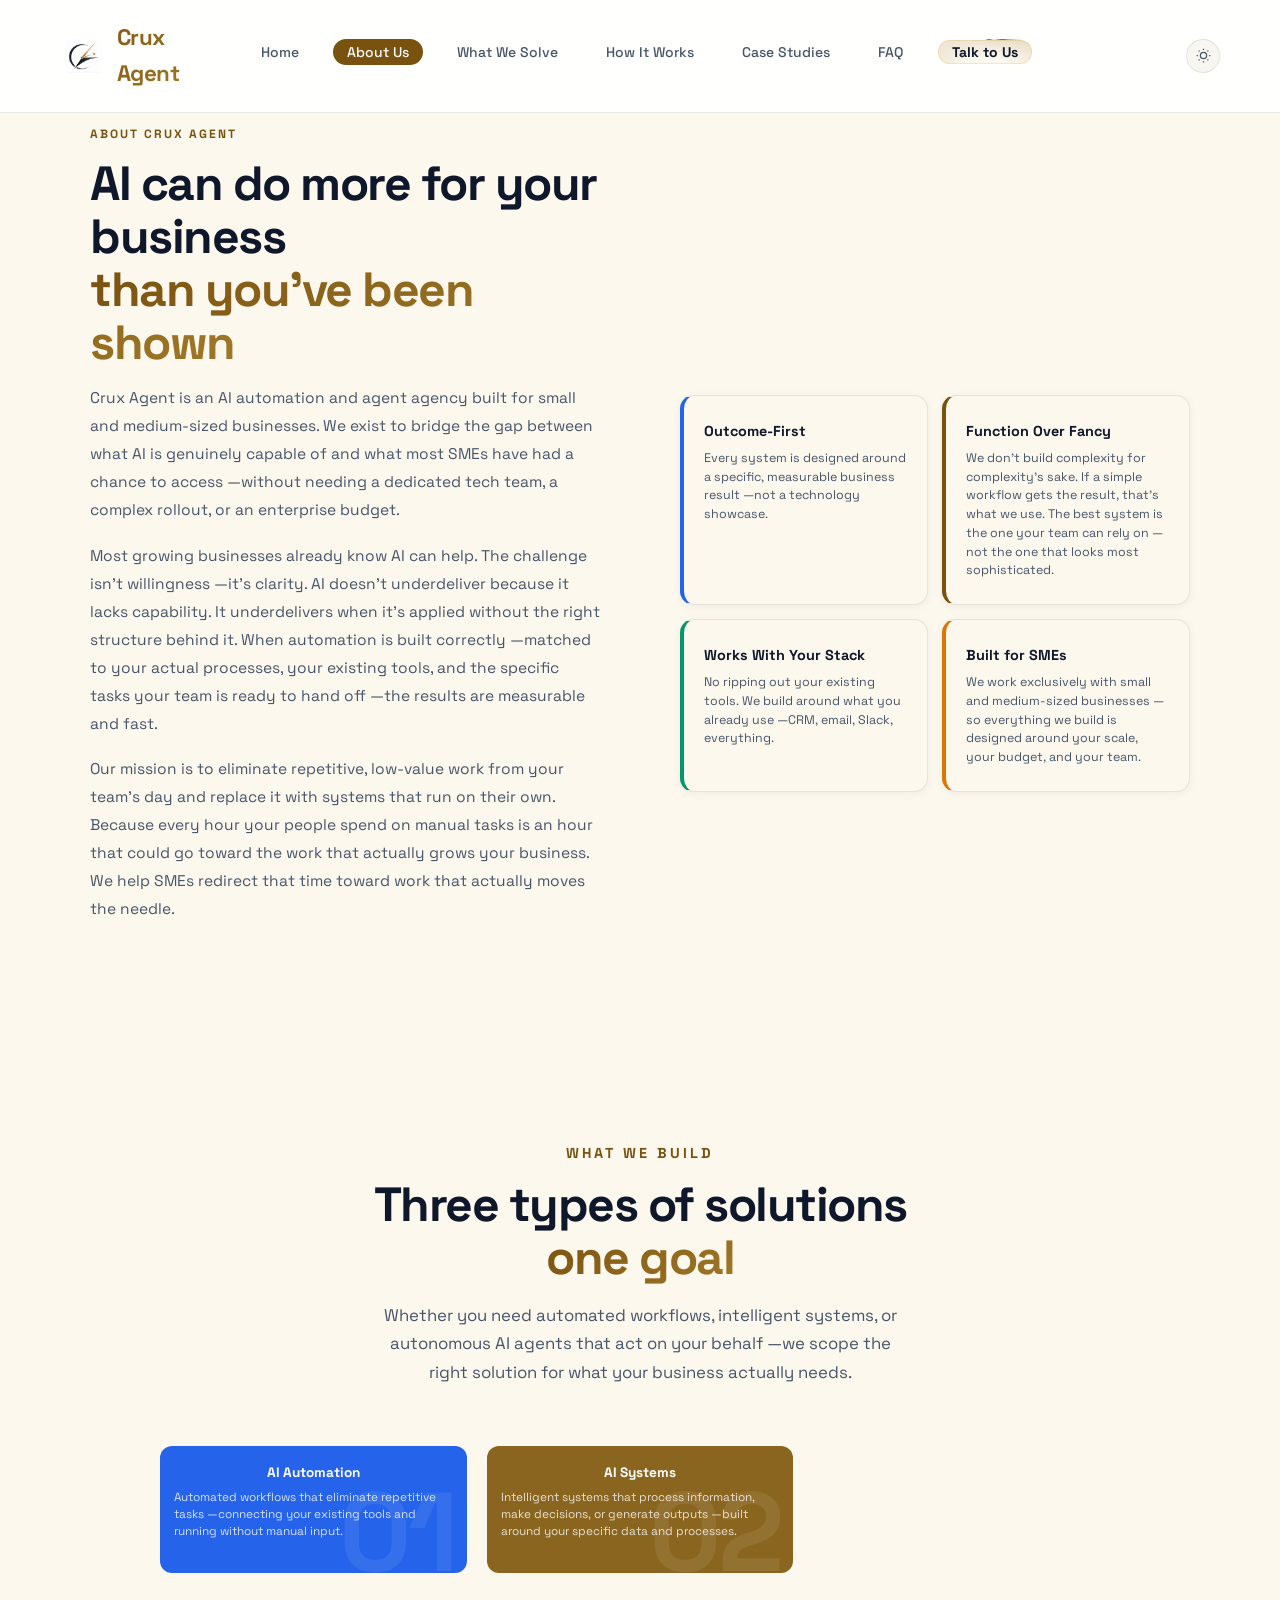
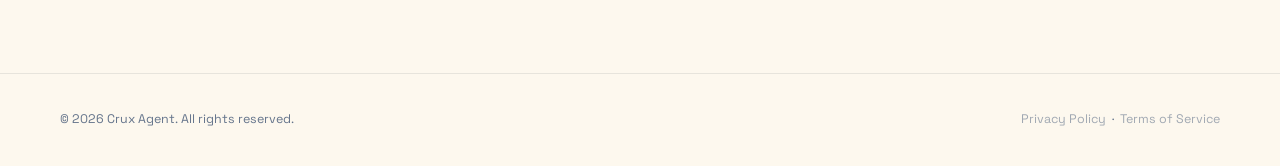
==== commit 20b34d69: "Add files via upload" ====
--- a/about.html
+++ b/about.html
@@ -1,5 +1,5 @@
 <!DOCTYPE html>
-<html lang="en">
+<html lang="en" data-theme="light">
 <head>
   <meta charset="UTF-8" />
   <meta name="viewport" content="width=device-width, initial-scale=1.0" />
@@ -28,13 +28,28 @@
     <li><a href="faq.html#contact" class="nav-cta"><span>Talk to Us</span></a></li>
   </ul>
   <div class="nav-actions">
-    <button class="theme-toggle" id="themeToggle" aria-label="Toggle light/dark mode">
-      <svg id="themeIcon" width="15" height="15" fill="none" stroke="currentColor" stroke-width="2" viewBox="0 0 24 24">
-        <circle cx="12" cy="12" r="5"/>
-        <path d="M12 1v2M12 21v2M4.22 4.22l1.42 1.42M18.36 18.36l1.42 1.42M1 12h2M21 12h2M4.22 19.78l1.42-1.42M18.36 5.64l1.42-1.42"/>
-      </svg>
-      <span id="themeLabel">Light</span>
-    </button>
+    <div class="theme-dropdown" id="themeDropdown">
+      <button class="theme-toggle" id="themeToggle" aria-label="Theme" aria-haspopup="true" aria-expanded="false">
+        <svg id="themeIcon" width="15" height="15" fill="none" stroke="currentColor" stroke-width="2" viewBox="0 0 24 24">
+          <circle cx="12" cy="12" r="5"/>
+          <path d="M12 1v2M12 21v2M4.22 4.22l1.42 1.42M18.36 18.36l1.42 1.42M1 12h2M21 12h2M4.22 19.78l1.42-1.42M18.36 5.64l1.42-1.42"/>
+        </svg>
+        <span id="themeLabel">Light</span>
+        <svg class="theme-chevron" width="12" height="12" fill="none" stroke="currentColor" stroke-width="2.5" viewBox="0 0 24 24"><path d="M6 9l6 6 6-6"/></svg>
+      </button>
+      <div class="theme-menu" id="themeMenu" role="menu">
+        <button class="theme-option" data-value="light" role="menuitem">
+          <svg width="14" height="14" fill="none" stroke="currentColor" stroke-width="2" viewBox="0 0 24 24"><circle cx="12" cy="12" r="5"/><path d="M12 1v2M12 21v2M4.22 4.22l1.42 1.42M18.36 18.36l1.42 1.42M1 12h2M21 12h2M4.22 19.78l1.42-1.42M18.36 5.64l1.42-1.42"/></svg>
+          Light
+          <svg class="theme-check" width="14" height="14" fill="none" stroke="currentColor" stroke-width="2.5" viewBox="0 0 24 24"><path d="M20 6L9 17l-5-5"/></svg>
+        </button>
+        <button class="theme-option" data-value="dark" role="menuitem">
+          <svg width="14" height="14" fill="none" stroke="currentColor" stroke-width="2" viewBox="0 0 24 24"><path d="M21 12.79A9 9 0 1 1 11.21 3a7 7 0 0 0 9.79 9.79z"/></svg>
+          Dark
+          <svg class="theme-check" width="14" height="14" fill="none" stroke="currentColor" stroke-width="2.5" viewBox="0 0 24 24"><path d="M20 6L9 17l-5-5"/></svg>
+        </button>
+      </div>
+    </div>
     <button class="hamburger" id="hamburger" aria-label="Open menu" aria-expanded="false">
       <span class="ham-bar"></span>
       <span class="ham-bar"></span>
@@ -148,9 +163,10 @@
   }, { threshold: 0.08 });
   document.querySelectorAll('.reveal').forEach(el => obs.observe(el));
 
-  // Light / dark theme toggle
+  // Theme dropdown
   (function() {
     const html = document.documentElement;
+    const dropdown = document.getElementById('themeDropdown');
     const btn = document.getElementById('themeToggle');
     const label = document.getElementById('themeLabel');
     const icon = document.getElementById('themeIcon');
@@ -158,8 +174,11 @@
     const sunPath = '<circle cx="12" cy="12" r="5"/><path d="M12 1v2M12 21v2M4.22 4.22l1.42 1.42M18.36 18.36l1.42 1.42M1 12h2M21 12h2M4.22 19.78l1.42-1.42M18.36 5.64l1.42-1.42"/>';
     const saved = localStorage.getItem('theme') || 'light';
     apply(saved);
-    btn.addEventListener('click', () => apply(html.dataset.theme === 'light' ? 'dark' : 'light'));
-    function apply(theme) { html.dataset.theme = theme; localStorage.setItem('theme', theme); if (theme === 'light') { label.textContent = 'Dark'; icon.innerHTML = moonPath; } else { label.textContent = 'Light'; icon.innerHTML = sunPath; } }
+    btn.addEventListener('click', function(e) { e.stopPropagation(); var open = dropdown.classList.toggle('open'); btn.setAttribute('aria-expanded', open); });
+    document.querySelectorAll('.theme-option').forEach(function(opt) { opt.addEventListener('click', function() { apply(opt.dataset.value); dropdown.classList.remove('open'); btn.setAttribute('aria-expanded', 'false'); }); });
+    document.addEventListener('click', function(e) { if (!dropdown.contains(e.target)) { dropdown.classList.remove('open'); btn.setAttribute('aria-expanded', 'false'); } });
+    document.addEventListener('keydown', function(e) { if (e.key === 'Escape') { dropdown.classList.remove('open'); btn.setAttribute('aria-expanded', 'false'); } });
+    function apply(theme) { html.dataset.theme = theme; localStorage.setItem('theme', theme); label.textContent = theme === 'light' ? 'Light' : 'Dark'; icon.innerHTML = theme === 'light' ? sunPath : moonPath; document.querySelectorAll('.theme-option').forEach(function(o) { o.classList.toggle('active', o.dataset.value === theme); }); }
   })();
 
   // Cursor spotlight
--- a/style.css
+++ b/style.css
@@ -32,7 +32,7 @@
 
     /* ── NAVBAR ── */
     nav {
-      position: fixed; top: 0; left: 0; right: 0; z-index: 100;
+      position: fixed; top: 0; left: 0; right: 0; z-index: 300;
       display: grid;
       grid-template-columns: 1fr auto 1fr;
       column-gap: 48px;
@@ -299,7 +299,7 @@
     .rw-word.rw-out { opacity: 0; transform: translateY(-0.35em); }
 
     .hero-sub {
-      max-width: 560px; color: var(--muted); font-size: 0.98rem; line-height: 1.75;
+      max-width: 560px; color: #cbd5e1; font-size: 0.98rem; line-height: 1.75;
       margin-bottom: 28px; animation: fadeUp 0.6s 0.2s ease both;
     }
     .hero-btns { display: flex; gap: 16px; flex-wrap: wrap; justify-content: center; animation: fadeUp 0.6s 0.25s ease both; }
@@ -350,7 +350,7 @@
     }
     .tools-heading {
       text-align: center;
-      color: var(--muted);
+      color: #cbd5e1;
       font-size: 0.78rem;
       font-weight: 700;
       letter-spacing: 2px;
@@ -687,6 +687,7 @@
       background: var(--grad); border: none;
       border-radius: 100px; padding: 11px 20px; margin-top: 16px;
       cursor: pointer; font-family: inherit; outline: none;
+      text-decoration: none;
       transition: opacity 0.2s, transform 0.15s;
     }
     .proj-details-btn:hover { opacity: 0.88; transform: translateY(-1px); }
@@ -837,7 +838,7 @@
     .contact-left p { color: var(--muted); font-size: 0.97rem; line-height: 1.7; margin-bottom: 32px; }
     .c-items { display: flex; flex-direction: column; gap: 14px; }
     .c-item { display: flex; align-items: center; gap: 12px; color: var(--muted); font-size: 0.88rem; }
-    .c-ico { width: 38px; height: 38px; background: var(--surface); border: 1px solid var(--border); border-radius: 10px; display: flex; align-items: center; justify-content: center; font-size: 0.95rem; flex-shrink: 0; }
+    .c-ico { width: 44px; height: 44px; background: transparent !important; border: none !important; outline: none !important; box-shadow: none !important; border-radius: 0; display: flex; align-items: center; justify-content: center; font-size: 1.6rem; flex-shrink: 0; }
 
     form {
       background: var(--bg3); border: 1px solid var(--border);
@@ -965,6 +966,9 @@
       --grad:    linear-gradient(135deg, #7a5210, #a07828);
     }
 
+    [data-theme="light"] .hero-sub { color: var(--muted); }
+    [data-theme="light"] .tools-heading { color: var(--muted); }
+
     [data-theme="light"] body { background: var(--bg); color: var(--text); }
     [data-theme="light"] nav { background: rgba(255,255,255,0.90); border-bottom-color: var(--border); }
     [data-theme="light"] .nav-links a { color: var(--muted); }
@@ -1054,18 +1058,46 @@
     [data-theme="light"] .modal-close { color: #94a3b8; }
     [data-theme="light"] .modal-title { color: #f1f5f9; }
 
-    /* ── THEME TOGGLE BUTTON ── */
+    /* ── THEME DROPDOWN ── */
+    .theme-dropdown { position: relative; }
     .theme-toggle {
       background: var(--surface); border: 1px solid var(--border);
-      border-radius: 50px; cursor: pointer;
-      display: flex; align-items: center; gap: 6px;
-      padding: 6px 12px; font-size: 0.8rem; font-weight: 600;
+      border-radius: 50%; cursor: pointer;
+      display: flex; align-items: center; justify-content: center;
+      width: 34px; height: 34px; padding: 0;
       color: var(--muted); transition: background 0.2s, color 0.2s, border-color 0.2s;
-      white-space: nowrap;
     }
     .theme-toggle:hover { background: var(--border); color: var(--text); }
-    .theme-toggle svg { flex-shrink: 0; transition: transform 0.4s ease; }
-    [data-theme="light"] .theme-toggle svg { transform: rotate(180deg); }
+    .theme-toggle svg { flex-shrink: 0; }
+    #themeLabel { display: none; }
+    .theme-chevron { display: none; }
+    .theme-menu {
+      position: absolute; top: calc(100% + 6px); right: 0;
+      min-width: 130px;
+      background: var(--bg2); border: 1px solid var(--border);
+      border-radius: 10px; padding: 4px;
+      box-shadow: 0 8px 24px rgba(0,0,0,0.18);
+      opacity: 0; transform: translateY(-6px) scale(0.97);
+      pointer-events: none;
+      transition: opacity 0.15s ease, transform 0.15s ease;
+      z-index: 200;
+    }
+    .theme-dropdown.open .theme-menu {
+      opacity: 1; transform: translateY(0) scale(1); pointer-events: auto;
+    }
+    .theme-option {
+      display: flex; align-items: center; gap: 8px;
+      width: 100%; padding: 7px 10px; border: none;
+      background: transparent; border-radius: 7px;
+      font-size: 0.82rem; font-weight: 500; color: var(--muted);
+      cursor: pointer; text-align: left;
+      transition: background 0.15s, color 0.15s; font-family: inherit;
+    }
+    .theme-option:hover { background: var(--surface); color: var(--text); }
+    .theme-option.active { color: var(--text); }
+    .theme-check { margin-left: auto; opacity: 0; flex-shrink: 0; }
+    .theme-option.active .theme-check { opacity: 1; }
+    [data-theme="light"] .theme-menu { box-shadow: 0 8px 24px rgba(0,0,0,0.10); }
 
     /* ── CONTAINER SCROLL SHOWCASE ── */
     #scroll-showcase { height: 200vh; position: relative; background: var(--bg); }
@@ -1099,31 +1131,31 @@
     .mockup-dots span:nth-child(1) { background: #ff5f57; }
     .mockup-dots span:nth-child(2) { background: #febc2e; }
     .mockup-dots span:nth-child(3) { background: #28c840; }
-    .mockup-url { flex: 1; background: rgba(255,255,255,0.06); border-radius: 6px; padding: 4px 12px; font-size: 0.72rem; color: var(--faint); font-family: monospace; }
+    .mockup-url { flex: 1; background: rgba(255,255,255,0.06); border-radius: 6px; padding: 4px 12px; font-size: 0.72rem; color: #94a3b8; font-family: monospace; }
     .mockup-body { padding: 14px 18px 0; height: calc(100% - 42px); overflow: hidden; }
     .mockup-stat-row { display: grid; grid-template-columns: repeat(4, 1fr); gap: 10px; margin-bottom: 12px; }
     .mockup-stat { background: rgba(255,255,255,0.04); border: 1px solid rgba(255,255,255,0.07); border-radius: 10px; padding: 10px 12px; }
-    .mockup-stat .m-label { font-size: 0.65rem; color: var(--faint); margin-bottom: 3px; }
+    .mockup-stat .m-label { font-size: 0.65rem; color: #94a3b8; margin-bottom: 3px; }
     .mockup-stat .m-value { font-size: 1.15rem; font-weight: 800; letter-spacing: -0.5px; background: var(--grad); -webkit-background-clip: text; background-clip: text; -webkit-text-fill-color: transparent; }
-    .mockup-stat .m-delta { font-size: 0.62rem; color: var(--green); margin-top: 2px; }
-    .mockup-flow-label { font-size: 0.65rem; font-weight: 700; letter-spacing: 1.5px; text-transform: uppercase; color: var(--faint); margin-bottom: 8px; }
+    .mockup-stat .m-delta { font-size: 0.62rem; color: #6ee7b7; margin-top: 2px; }
+    .mockup-flow-label { font-size: 0.65rem; font-weight: 700; letter-spacing: 1.5px; text-transform: uppercase; color: #94a3b8; margin-bottom: 8px; }
     .mockup-flow { display: flex; align-items: center; gap: 0; }
     .flow-node { display: flex; flex-direction: column; align-items: center; background: rgba(255,255,255,0.04); border: 1px solid rgba(255,255,255,0.09); border-radius: 10px; padding: 10px 12px; flex: 1; text-align: center; position: relative; }
     .flow-node.active { border-color: rgba(160,120,40,0.4); background: rgba(160,120,40,0.07); }
     .flow-node.done  { border-color: rgba(52,211,153,0.3); background: rgba(52,211,153,0.05); }
     .flow-node .fn-icon { font-size: 1.1rem; margin-bottom: 5px; }
     .flow-node .fn-name { font-size: 0.68rem; font-weight: 700; color: var(--text); }
-    .flow-node .fn-sub  { font-size: 0.6rem; color: var(--faint); margin-top: 2px; }
+    .flow-node .fn-sub  { font-size: 0.6rem; color: #94a3b8; margin-top: 2px; }
     .flow-node .fn-badge { position: absolute; top: -7px; right: -7px; background: var(--green); color: #000; font-size: 0.5rem; font-weight: 800; padding: 2px 5px; border-radius: 99px; }
     .flow-arrow { width: 24px; flex-shrink: 0; display: flex; align-items: center; justify-content: center; color: var(--faint); font-size: 0.9rem; }
-    .mockup-log { margin-top: 10px; background: rgba(0,0,0,0.3); border-radius: 8px; padding: 8px 12px; font-family: monospace; font-size: 0.67rem; color: var(--muted); line-height: 1.65; border: 1px solid rgba(255,255,255,0.05); }
-    .log-line .ts { color: var(--faint); }
+    .mockup-log { margin-top: 10px; background: rgba(0,0,0,0.3); border-radius: 8px; padding: 8px 12px; font-family: monospace; font-size: 0.67rem; color: #cbd5e1; line-height: 1.65; border: 1px solid rgba(255,255,255,0.05); }
+    .log-line .ts { color: #94a3b8; }
     .log-line .ok { color: var(--green); }
     .log-line .hi { color: var(--gold); }
     .dash-live { display: flex; align-items: center; gap: 5px; font-size: 0.6rem; font-weight: 800; letter-spacing: 1px; color: var(--green); margin-left: auto; }
     .live-pulse { width: 7px; height: 7px; border-radius: 50%; background: var(--green); animation: livePulse 1.2s ease infinite; }
     @keyframes livePulse { 0%, 100% { opacity: 1; transform: scale(1); box-shadow: 0 0 0 0 rgba(52,211,153,0.5); } 50% { opacity: 0.6; transform: scale(0.85); box-shadow: 0 0 0 4px rgba(52,211,153,0); } }
-    .dash-clock { font-size: 0.6rem; font-weight: 700; font-family: monospace; color: var(--faint); white-space: nowrap; margin-left: 10px; }
+    .dash-clock { font-size: 0.6rem; font-weight: 700; font-family: monospace; color: #94a3b8; white-space: nowrap; margin-left: 10px; }
     .stat-mid { display: flex; align-items: flex-end; justify-content: space-between; gap: 6px; margin: 3px 0 2px; }
     .sparkline { width: 52px; height: 22px; flex-shrink: 0; }
     .spark-line { fill: none; stroke-width: 1.5; stroke-linecap: round; stroke-linejoin: round; stroke-dasharray: 200; stroke-dashoffset: 200; animation: sparkDraw 1.6s ease forwards; }
@@ -1189,8 +1221,8 @@
       .stats-grid, .pain-grid { grid-template-columns: 1fr; }
       .for-grid, .about-wrap, .contact-wrap { grid-template-columns: 1fr; gap: 40px; }
       .for-right, .about-cards { grid-template-columns: 1fr 1fr; }
-      #scroll-showcase { height: 200vh; }
-      .scroll-perspective { padding: 4rem 1rem 1rem; }
+      #scroll-showcase { height: auto; }
+      .scroll-perspective { position: relative; height: auto; min-height: 70vh; padding: 5rem 1rem 3rem; }
       .scroll-card-inner { height: 20rem; }
       .mockup-stat-row { grid-template-columns: repeat(2, 1fr); }
       .mockup-flow { gap: 0; overflow-x: auto; }
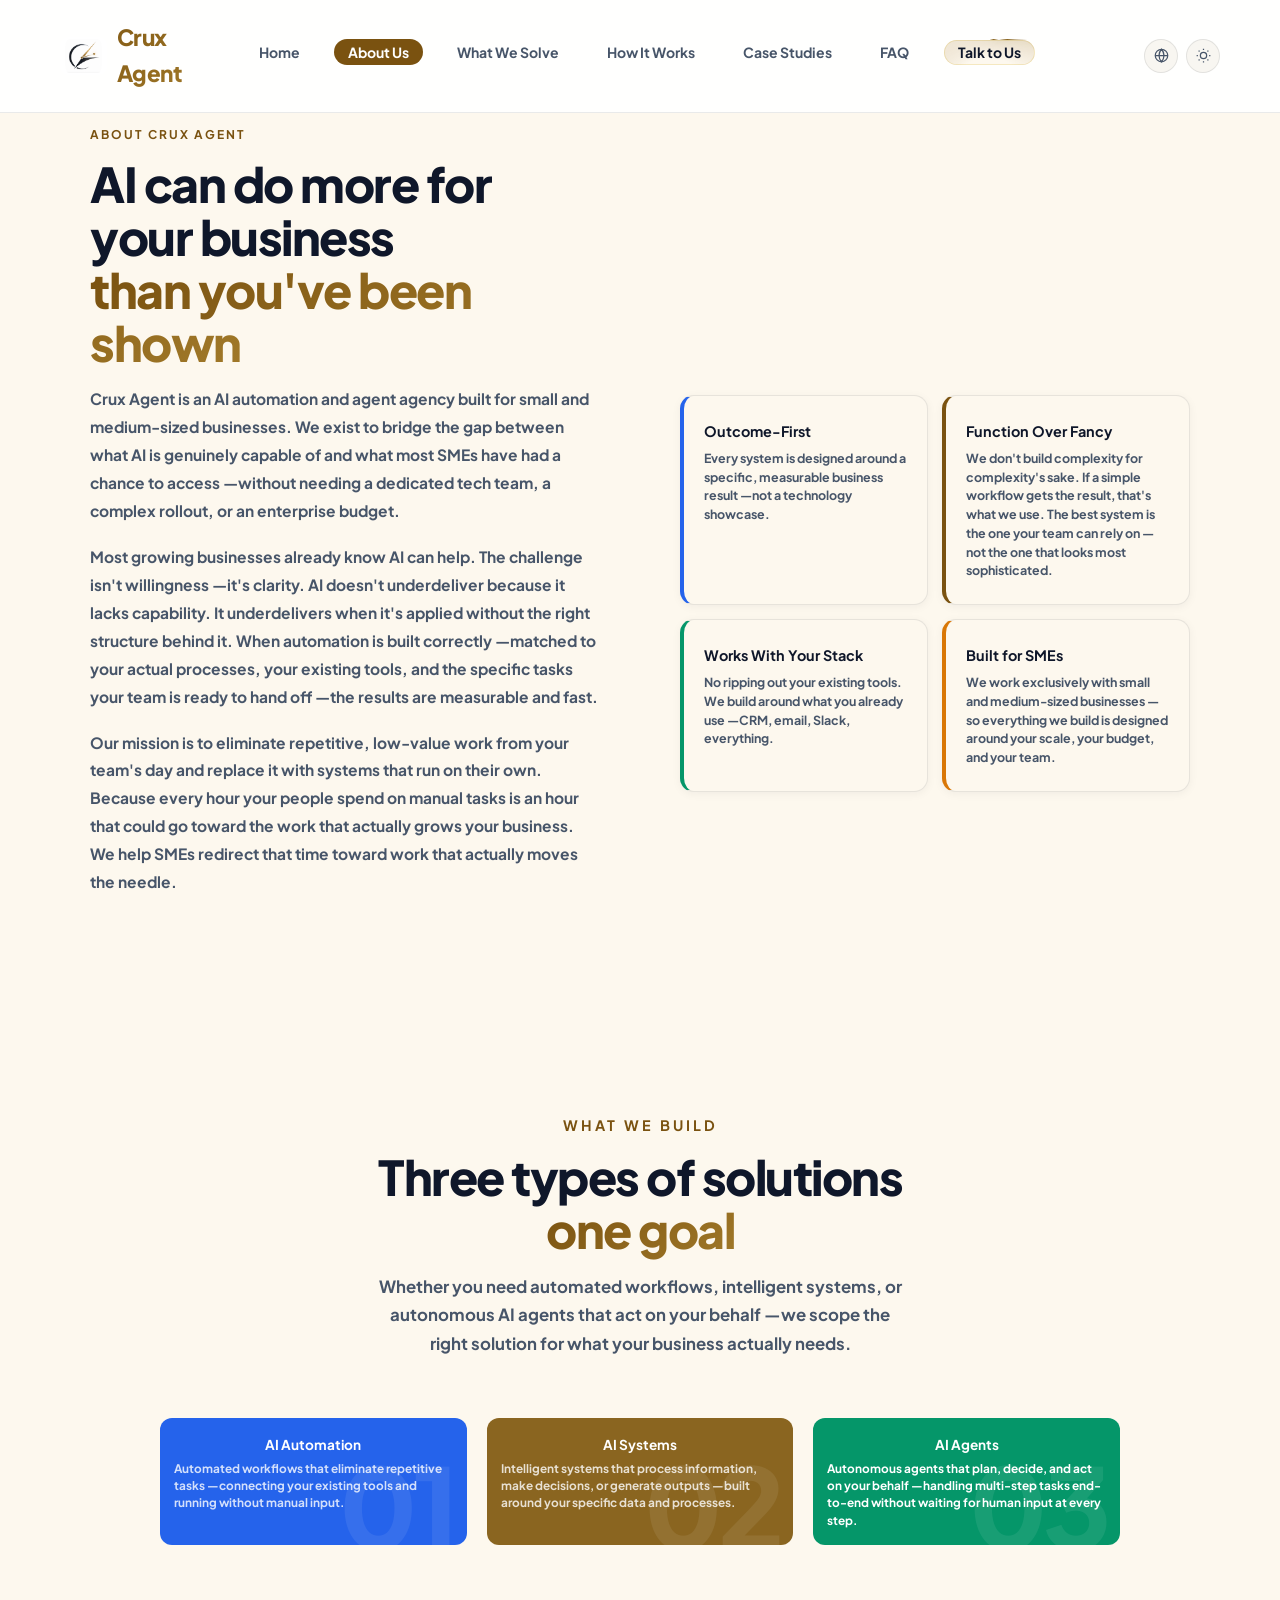
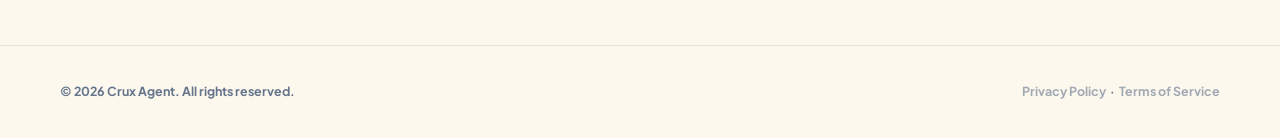
==== commit 2d26afdd: "Add files via upload" ====
--- a/about.html
+++ b/about.html
@@ -7,7 +7,7 @@
   <meta name="description" content="Crux Agent is an AI automation agency built for SMEs — bridging the gap between what AI can do and what most businesses have had access to." />
   <link rel="preconnect" href="https://fonts.googleapis.com" />
   <link rel="preconnect" href="https://fonts.gstatic.com" crossorigin />
-  <link href="https://fonts.googleapis.com/css2?family=Space+Grotesk:wght@300;400;500;600;700&display=swap" rel="stylesheet" />
+  <link href="https://fonts.googleapis.com/css2?family=Plus+Jakarta+Sans:wght@300;400;500;600;700;800&display=swap" rel="stylesheet" />
   <link rel="stylesheet" href="style.css" />
 </head>
 <body>
@@ -19,15 +19,33 @@
     Crux Agent
   </a>
   <ul class="nav-links" id="navLinks">
-    <li><a href="index.html">Home</a></li>
-    <li><a href="about.html">About Us</a></li>
-    <li><a href="solve.html">What We Solve</a></li>
-    <li><a href="process.html">How It Works</a></li>
-    <li><a href="projects.html">Case Studies</a></li>
-    <li><a href="faq.html">FAQ</a></li>
-    <li><a href="faq.html#contact" class="nav-cta"><span>Talk to Us</span></a></li>
+    <li><a href="index.html" data-i18n="nav.home">Home</a></li>
+    <li><a href="about.html" data-i18n="nav.about">About Us</a></li>
+    <li><a href="solve.html" data-i18n="nav.solve">What We Solve</a></li>
+    <li><a href="process.html" data-i18n="nav.process">How It Works</a></li>
+    <li><a href="projects.html" data-i18n="nav.projects">Case Studies</a></li>
+    <li><a href="faq.html" data-i18n="nav.faq">FAQ</a></li>
+    <li><a href="faq.html#contact" class="nav-cta"><span data-i18n="nav.cta">Talk to Us</span></a></li>
   </ul>
   <div class="nav-actions">
+    <div class="lang-dropdown" id="langDropdown">
+      <button class="lang-toggle" id="langToggle" aria-label="Language" aria-haspopup="true" aria-expanded="false">
+        <svg width="15" height="15" fill="none" stroke="currentColor" stroke-width="2" viewBox="0 0 24 24">
+          <circle cx="12" cy="12" r="10"/>
+          <path d="M2 12h20M12 2a15.3 15.3 0 0 1 4 10 15.3 15.3 0 0 1-4 10 15.3 15.3 0 0 1-4-10 15.3 15.3 0 0 1 4-10z"/>
+        </svg>
+      </button>
+      <div class="lang-menu" id="langMenu" role="menu">
+        <button class="lang-option" data-lang="en" role="menuitem">
+          EN
+          <svg class="lang-check" width="14" height="14" fill="none" stroke="currentColor" stroke-width="2.5" viewBox="0 0 24 24"><path d="M20 6L9 17l-5-5"/></svg>
+        </button>
+        <button class="lang-option" data-lang="zh" role="menuitem">
+          繁中
+          <svg class="lang-check" width="14" height="14" fill="none" stroke="currentColor" stroke-width="2.5" viewBox="0 0 24 24"><path d="M20 6L9 17l-5-5"/></svg>
+        </button>
+      </div>
+    </div>
     <div class="theme-dropdown" id="themeDropdown">
       <button class="theme-toggle" id="themeToggle" aria-label="Theme" aria-haspopup="true" aria-expanded="false">
         <svg id="themeIcon" width="15" height="15" fill="none" stroke="currentColor" stroke-width="2" viewBox="0 0 24 24">
@@ -64,34 +82,34 @@
   <div class="inner">
     <div class="about-wrap">
       <div class="reveal">
-        <span class="stag">About Crux Agent</span>
-        <h2 class="sh">AI can do more for your business<br /><span class="gt">than you've been shown</span></h2>
-        <p class="about-body">
+        <span class="stag" data-i18n="about.tag">About Crux Agent</span>
+        <h2 class="sh"><span data-i18n="about.h2.1">AI can do more for your business</span><br /><span class="gt" data-i18n="about.h2.2">than you've been shown</span></h2>
+        <p class="about-body" data-i18n="about.body1">
           Crux Agent is an AI automation and agent agency built for small and medium-sized businesses. We exist to bridge the gap between what AI is genuinely capable of and what most SMEs have had a chance to access —without needing a dedicated tech team, a complex rollout, or an enterprise budget.
         </p>
-        <p class="about-body">
+        <p class="about-body" data-i18n="about.body2">
           Most growing businesses already know AI can help. The challenge isn't willingness —it's clarity. AI doesn't underdeliver because it lacks capability. It underdelivers when it's applied without the right structure behind it. When automation is built correctly —matched to your actual processes, your existing tools, and the specific tasks your team is ready to hand off —the results are measurable and fast.
         </p>
-        <p class="about-body">
+        <p class="about-body" data-i18n="about.body3">
           Our mission is to eliminate repetitive, low-value work from your team's day and replace it with systems that run on their own. Because every hour your people spend on manual tasks is an hour that could go toward the work that actually grows your business. We help SMEs redirect that time toward work that actually moves the needle.
         </p>
       </div>
       <div class="about-cards reveal">
         <div class="a-card">
-          <h4>Outcome-First</h4>
-          <p>Every system is designed around a specific, measurable business result —not a technology showcase.</p>
-        </div>
-        <div class="a-card">
-          <h4>Function Over Fancy</h4>
-          <p>We don't build complexity for complexity's sake. If a simple workflow gets the result, that's what we use. The best system is the one your team can rely on —not the one that looks most sophisticated.</p>
-        </div>
-        <div class="a-card">
-          <h4>Works With Your Stack</h4>
-          <p>No ripping out your existing tools. We build around what you already use —CRM, email, Slack, everything.</p>
-        </div>
-        <div class="a-card">
-          <h4>Built for SMEs</h4>
-          <p>We work exclusively with small and medium-sized businesses —so everything we build is designed around your scale, your budget, and your team.</p>
+          <h4 data-i18n="about.card1.h4">Outcome-First</h4>
+          <p data-i18n="about.card1.p">Every system is designed around a specific, measurable business result —not a technology showcase.</p>
+        </div>
+        <div class="a-card">
+          <h4 data-i18n="about.card2.h4">Function Over Fancy</h4>
+          <p data-i18n="about.card2.p">We don't build complexity for complexity's sake. If a simple workflow gets the result, that's what we use. The best system is the one your team can rely on —not the one that looks most sophisticated.</p>
+        </div>
+        <div class="a-card">
+          <h4 data-i18n="about.card3.h4">Works With Your Stack</h4>
+          <p data-i18n="about.card3.p">No ripping out your existing tools. We build around what you already use —CRM, email, Slack, everything.</p>
+        </div>
+        <div class="a-card">
+          <h4 data-i18n="about.card4.h4">Built for SMEs</h4>
+          <p data-i18n="about.card4.p">We work exclusively with small and medium-sized businesses —so everything we build is designed around your scale, your budget, and your team.</p>
         </div>
       </div>
     </div>
@@ -102,25 +120,25 @@
 <section id="services">
   <div class="inner">
     <div class="diff-header">
-      <span class="stag reveal">What We Build</span>
-      <h2 class="sh reveal">Three types of solutions<br /><span class="gt">one goal</span></h2>
-      <p class="ss reveal">Whether you need automated workflows, intelligent systems, or autonomous AI agents that act on your behalf —we scope the right solution for what your business actually needs.</p>
+      <span class="stag reveal" data-i18n="services.tag">What We Build</span>
+      <h2 class="sh reveal"><span data-i18n="services.h2.1">Three types of solutions</span><br /><span class="gt" data-i18n="services.h2.2">one goal</span></h2>
+      <p class="ss reveal" data-i18n="services.sub">Whether you need automated workflows, intelligent systems, or autonomous AI agents that act on your behalf —we scope the right solution for what your business actually needs.</p>
     </div>
     <div class="services-grid">
       <div class="for-card ac-blue reveal" data-glow>
         <span class="card-num">01</span>
-        <h4 style="text-align:center;">AI Automation</h4>
-        <p>Automated workflows that eliminate repetitive tasks —connecting your existing tools and running without manual input.</p>
+        <h4 style="text-align:center;" data-i18n="services.card1.h4">AI Automation</h4>
+        <p data-i18n="services.card1.p">Automated workflows that eliminate repetitive tasks —connecting your existing tools and running without manual input.</p>
       </div>
       <div class="for-card ac-purple reveal" data-glow>
         <span class="card-num">02</span>
-        <h4 style="text-align:center;">AI Systems</h4>
-        <p>Intelligent systems that process information, make decisions, or generate outputs —built around your specific data and processes.</p>
+        <h4 style="text-align:center;" data-i18n="services.card2.h4">AI Systems</h4>
+        <p data-i18n="services.card2.p">Intelligent systems that process information, make decisions, or generate outputs —built around your specific data and processes.</p>
       </div>
       <div class="for-card ac-green reveal" data-glow>
         <span class="card-num">03</span>
-        <h4 style="text-align:center;">AI Agents</h4>
-        <p>Autonomous agents that plan, decide, and act on your behalf —handling multi-step tasks end-to-end without waiting for human input at every step.</p>
+        <h4 style="text-align:center;" data-i18n="services.card3.h4">AI Agents</h4>
+        <p data-i18n="services.card3.p">Autonomous agents that plan, decide, and act on your behalf —handling multi-step tasks end-to-end without waiting for human input at every step.</p>
       </div>
     </div>
   </div>
@@ -128,10 +146,11 @@
 
 <!-- FOOTER -->
 <footer>
-  <p class="f-copy">© 2026 Crux Agent. All rights reserved.</p>
-  <p class="f-copy"><a href="privacy-policy.html" style="color:inherit;opacity:0.6;text-decoration:none;">Privacy Policy</a> &nbsp;·&nbsp; <a href="terms-of-service.html" style="color:inherit;opacity:0.6;text-decoration:none;">Terms of Service</a></p>
+  <p class="f-copy" data-i18n="footer.rights">© 2026 Crux Agent. All rights reserved.</p>
+  <p class="f-copy"><a href="privacy-policy.html" style="color:inherit;opacity:0.6;text-decoration:none;" data-i18n="footer.privacy">Privacy Policy</a> &nbsp;·&nbsp; <a href="terms-of-service.html" style="color:inherit;opacity:0.6;text-decoration:none;" data-i18n="footer.terms">Terms of Service</a></p>
 </footer>
 
+<script src="i18n.js"></script>
 <script>
   // Navbar scroll
   const nav = document.getElementById('navbar');
--- a/style.css
+++ b/style.css
@@ -23,11 +23,12 @@
 
     html { scroll-behavior: smooth; }
     body {
-      font-family: 'Space Grotesk', sans-serif;
+      font-family: 'Plus Jakarta Sans', sans-serif;
       background: var(--bg);
       color: var(--text);
       overflow-x: hidden;
       line-height: 1.6;
+      font-weight: 700;
     }
 
     /* ── NAVBAR ── */
@@ -67,7 +68,7 @@
     .nav-links { display: flex; gap: 20px; list-style: none; }
     .nav-links a {
       color: var(--muted); text-decoration: none;
-      font-size: 0.875rem; font-weight: 500;
+      font-size: 0.875rem; font-weight: 700;
       padding: 4px 14px;
       border-radius: 999px;
       white-space: nowrap;
@@ -254,7 +255,7 @@
     #heroShader {
       position: absolute; inset: 0; width: 100%; height: 100%;
       z-index: 0; pointer-events: none; touch-action: none;
-      opacity: 0.9;
+      opacity: 0.9; color: rgba(255,255,255,0.12); overflow: visible;
     }
     #hero > *:not(#heroShader) { position: relative; z-index: 1; }
     #hero::after {
@@ -274,7 +275,7 @@
     }
     .badge-dot { width: 6px; height: 6px; background: var(--gold); border-radius: 50%; animation: pulse 2s ease infinite; }
 
-    .hero-greeting { font-size: 0.9rem; color: var(--muted); font-weight: 500; margin-bottom: 6px; animation: fadeUp 0.5s 0.1s ease both; }
+    .hero-greeting { font-size: 0.9rem; color: var(--muted); font-weight: 700; margin-bottom: 6px; animation: fadeUp 0.5s 0.1s ease both; }
 
     .hero-title {
       font-size: clamp(2.2rem, 4.6vw, 4rem);
@@ -317,7 +318,7 @@
       display: inline-flex; align-items: center; gap: 8px;
       background: var(--surface); border: 1px solid var(--border);
       color: var(--text); padding: 15px 34px; border-radius: 10px;
-      font-weight: 600; font-size: 0.95rem; text-decoration: none;
+      font-weight: 700; font-size: 0.95rem; text-decoration: none;
       transition: background 0.2s, border-color 0.2s, transform 0.2s;
       position: relative; overflow: hidden;
     }
@@ -339,7 +340,7 @@
       background: var(--grad); -webkit-background-clip: text; background-clip: text; -webkit-text-fill-color: transparent;
       line-height: 1; margin-bottom: 8px;
     }
-    .stat-label { color: var(--muted); font-size: 0.8rem; font-weight: 500; line-height: 1.4; }
+    .stat-label { color: var(--muted); font-size: 0.8rem; font-weight: 700; line-height: 1.4; }
 
     /* ── TOOLS LOGO STRIP (inside hero) ── */
     .hero-tools {
@@ -393,7 +394,7 @@
     .tool-item span {
       color: #fff;
       font-size: 0.95rem;
-      font-weight: 600;
+      font-weight: 700;
       letter-spacing: 0.3px;
       white-space: nowrap;
     }
@@ -510,7 +511,7 @@
     .for-pill.ac-purple .pill-ico { background: rgba(138,101,32,0.18); }
     .for-pill.ac-green  .pill-ico { background: rgba(5,150,105,0.18); }
     .for-pill.ac-amber  .pill-ico { background: rgba(217,119,6,0.18); }
-    .pill-lbl { font-size: 0.88rem; font-weight: 600; color: var(--text); white-space: nowrap; }
+    .pill-lbl { font-size: 0.88rem; font-weight: 700; color: var(--text); white-space: nowrap; }
     .pill-desc {
       font-size: 0.73rem; color: var(--muted); line-height: 1.5;
       max-height: 0; overflow: hidden; opacity: 0; margin-top: 0;
@@ -572,7 +573,7 @@
       flex-shrink: 0; display: flex; align-items: center; justify-content: center;
     }
     .sc-title { font-size: 1rem; font-weight: 800; letter-spacing: -0.4px; margin-bottom: 3px; }
-    .sc-industry { color: var(--muted); font-size: 0.73rem; font-weight: 500; display: block; }
+    .sc-industry { color: var(--muted); font-size: 0.73rem; font-weight: 700; display: block; }
     .sc-badge {
       background: var(--sc-accent);
       border-radius: 12px; padding: 10px 12px;
@@ -583,7 +584,7 @@
       display: block; font-size: 1.15rem; font-weight: 800; letter-spacing: -0.5px;
       color: #0f172a; line-height: 1.1;
     }
-    .sc-badge-lbl { display: block; color: rgba(15,23,42,0.72); font-size: 0.62rem; font-weight: 500; margin-top: 3px; line-height: 1.3; }
+    .sc-badge-lbl { display: block; color: rgba(15,23,42,0.72); font-size: 0.62rem; font-weight: 700; margin-top: 3px; line-height: 1.3; }
     .sc-inner {
       background: rgba(255,255,255,0.04);
       border: 1px solid rgba(255,255,255,0.07);
@@ -601,7 +602,7 @@
       padding-top: 12px; border-top: 1px solid rgba(255,255,255,0.06);
     }
     .sc-extra-val { font-size: 1rem; font-weight: 800; letter-spacing: -0.5px; color: var(--sc-accent); }
-    .sc-extra-lbl { color: var(--faint); font-size: 0.71rem; font-weight: 500; }
+    .sc-extra-lbl { color: var(--faint); font-size: 0.71rem; font-weight: 700; }
 
     /* ── HOW IT WORKS ── */
     #process { background: var(--bg2); }
@@ -658,7 +659,7 @@
     .proj-card-img .proj-tag { position: absolute; bottom: 14px; left: 14px; margin-bottom: 0; background: rgba(10,10,20,0.72); border: 1px solid rgba(255,255,255,0.22); color: #fff; backdrop-filter: blur(6px); }
     .proj-card-body { padding: 24px 28px 28px; display: flex; flex-direction: column; flex: 1; }
     .proj-tech-tags { display: flex; flex-wrap: wrap; gap: 6px; margin-top: 16px; margin-bottom: 4px; }
-    .proj-tech-tag { font-size: 0.68rem; padding: 3px 10px; border-radius: 100px; background: rgba(255,255,255,0.06); border: 1px solid rgba(255,255,255,0.12); color: var(--muted); font-weight: 500; }
+    .proj-tech-tag { font-size: 0.68rem; padding: 3px 10px; border-radius: 100px; background: rgba(255,255,255,0.06); border: 1px solid rgba(255,255,255,0.12); color: var(--muted); font-weight: 700; }
     [data-theme="light"] .proj-tech-tag { background: rgba(0,0,0,0.04); border-color: rgba(0,0,0,0.12); }
     .proj-tag {
       display: inline-flex; align-items: center; gap: 6px;
@@ -679,7 +680,7 @@
       font-size: 1.5rem; font-weight: 800; letter-spacing: -1px;
       background: var(--grad); -webkit-background-clip: text; background-clip: text; -webkit-text-fill-color: transparent;
     }
-    .met-lbl { color: var(--faint); font-size: 0.73rem; font-weight: 500; }
+    .met-lbl { color: var(--faint); font-size: 0.73rem; font-weight: 700; }
     .proj-details-btn {
       display: flex; align-items: center; justify-content: center; gap: 7px;
       width: 100%;
@@ -745,7 +746,7 @@
     .modal-stack { display: flex; flex-wrap: wrap; gap: 8px; }
     .modal-stack-item {
       background: rgba(255,255,255,0.05); border: 1px solid rgba(255,255,255,0.1);
-      border-radius: 100px; padding: 5px 14px; font-size: 0.78rem; font-weight: 600; color: var(--muted);
+      border-radius: 100px; padding: 5px 14px; font-size: 0.78rem; font-weight: 700; color: var(--muted);
     }
     .modal-metrics { display: flex; gap: 16px; flex-wrap: wrap; margin-top: 4px; }
     .modal-metric {
@@ -767,11 +768,11 @@
       border-left: 2px solid rgba(201,168,76,0.5);
       margin: 0 0 10px 0; padding: 12px 18px;
       color: var(--text); font-size: 0.95rem; line-height: 1.65;
-      font-style: italic; font-weight: 400;
+      font-style: italic; font-weight: 700;
       background: rgba(201,168,76,0.06); border-radius: 0 8px 8px 0;
     }
     .modal-who {
-      color: var(--faint); font-size: 0.78rem; font-weight: 500;
+      color: var(--faint); font-size: 0.78rem; font-weight: 700;
       margin-bottom: 24px; padding-left: 4px;
     }
     .modal-insight {
@@ -847,7 +848,7 @@
     }
     .frow { display: grid; grid-template-columns: 1fr 1fr; gap: 16px; }
     .fg { display: flex; flex-direction: column; gap: 7px; }
-    .fg label { font-size: 0.78rem; font-weight: 600; color: var(--muted); letter-spacing: 0.3px; }
+    .fg label { font-size: 0.78rem; font-weight: 700; color: var(--muted); letter-spacing: 0.3px; }
     .fg input, .fg select, .fg textarea {
       background: rgba(255,255,255,0.04); border: 1px solid var(--border);
       border-radius: 10px; padding: 12px 16px;
@@ -902,7 +903,7 @@
     .faq-item.open { border-color: rgba(160,120,40,0.3); }
     .faq-q {
       display: flex; align-items: center; justify-content: space-between;
-      padding: 20px 24px; font-size: 0.92rem; font-weight: 600; gap: 16px;
+      padding: 20px 24px; font-size: 0.92rem; font-weight: 700; gap: 16px;
     }
     .faq-icon { font-size: 1.2rem; color: var(--muted); transition: transform 0.3s; flex-shrink: 0; }
     .faq-item.open .faq-icon { transform: rotate(45deg); color: var(--gold); }
@@ -938,7 +939,7 @@
       position: fixed; bottom: 32px; right: 32px;
       background: var(--bg3); border: 1px solid rgba(52,211,153,0.3);
       border-radius: 12px; padding: 16px 24px; color: var(--text);
-      font-size: 0.88rem; font-weight: 600;
+      font-size: 0.88rem; font-weight: 700;
       box-shadow: 0 20px 40px rgba(0,0,0,0.4);
       transform: translateY(80px); opacity: 0;
       transition: transform 0.4s ease, opacity 0.4s ease; z-index: 999;
@@ -992,7 +993,7 @@
     [data-theme="light"] #hero {
       background: linear-gradient(150deg, #fffdf7 0%, #fdf4d3 40%, #fffbea 100%);
     }
-    [data-theme="light"] #heroShader { opacity: 0.20; mix-blend-mode: multiply; }
+    [data-theme="light"] #heroShader { opacity: 0.20; mix-blend-mode: multiply; color: rgba(0,0,0,0.2); }
     [data-theme="light"] #hero::after {
       background: linear-gradient(180deg, transparent 60%, #fffdf7 100%);
     }
@@ -1089,7 +1090,7 @@
       display: flex; align-items: center; gap: 8px;
       width: 100%; padding: 7px 10px; border: none;
       background: transparent; border-radius: 7px;
-      font-size: 0.82rem; font-weight: 500; color: var(--muted);
+      font-size: 0.82rem; font-weight: 700; color: var(--muted);
       cursor: pointer; text-align: left;
       transition: background 0.15s, color 0.15s; font-family: inherit;
     }
@@ -1098,6 +1099,45 @@
     .theme-check { margin-left: auto; opacity: 0; flex-shrink: 0; }
     .theme-option.active .theme-check { opacity: 1; }
     [data-theme="light"] .theme-menu { box-shadow: 0 8px 24px rgba(0,0,0,0.10); }
+
+    /* ── LANG DROPDOWN ── */
+    .lang-dropdown { position: relative; }
+    .lang-toggle {
+      background: var(--surface); border: 1px solid var(--border);
+      border-radius: 50%; cursor: pointer;
+      display: flex; align-items: center; justify-content: center;
+      width: 34px; height: 34px; padding: 0;
+      color: var(--muted); transition: background 0.2s, color 0.2s, border-color 0.2s;
+    }
+    .lang-toggle:hover { background: var(--border); color: var(--text); }
+    .lang-toggle svg { flex-shrink: 0; }
+    .lang-menu {
+      position: absolute; top: calc(100% + 6px); right: 0;
+      min-width: 110px;
+      background: var(--bg2); border: 1px solid var(--border);
+      border-radius: 10px; padding: 4px;
+      box-shadow: 0 8px 24px rgba(0,0,0,0.18);
+      opacity: 0; transform: translateY(-6px) scale(0.97);
+      pointer-events: none;
+      transition: opacity 0.15s ease, transform 0.15s ease;
+      z-index: 200;
+    }
+    .lang-dropdown.open .lang-menu {
+      opacity: 1; transform: translateY(0) scale(1); pointer-events: auto;
+    }
+    .lang-option {
+      display: flex; align-items: center; gap: 8px;
+      width: 100%; padding: 7px 10px; border: none;
+      background: transparent; border-radius: 7px;
+      font-size: 0.82rem; font-weight: 700; color: var(--muted);
+      cursor: pointer; text-align: left;
+      transition: background 0.15s, color 0.15s; font-family: inherit;
+    }
+    .lang-option:hover { background: var(--surface); color: var(--text); }
+    .lang-option.active { color: var(--text); }
+    .lang-check { margin-left: auto; opacity: 0; flex-shrink: 0; }
+    .lang-option.active .lang-check { opacity: 1; }
+    [data-theme="light"] .lang-menu { box-shadow: 0 8px 24px rgba(0,0,0,0.10); }
 
     /* ── CONTAINER SCROLL SHOWCASE ── */
     #scroll-showcase { height: 200vh; position: relative; background: var(--bg); }
@@ -1221,8 +1261,8 @@
       .stats-grid, .pain-grid { grid-template-columns: 1fr; }
       .for-grid, .about-wrap, .contact-wrap { grid-template-columns: 1fr; gap: 40px; }
       .for-right, .about-cards { grid-template-columns: 1fr 1fr; }
-      #scroll-showcase { height: auto; }
-      .scroll-perspective { position: relative; height: auto; min-height: 70vh; padding: 5rem 1rem 3rem; }
+      #scroll-showcase { height: 150vh; }
+      .scroll-perspective { position: sticky; top: 0; height: 100vh; padding: 4rem 1rem 1.5rem; }
       .scroll-card-inner { height: 20rem; }
       .mockup-stat-row { grid-template-columns: repeat(2, 1fr); }
       .mockup-flow { gap: 0; overflow-x: auto; }
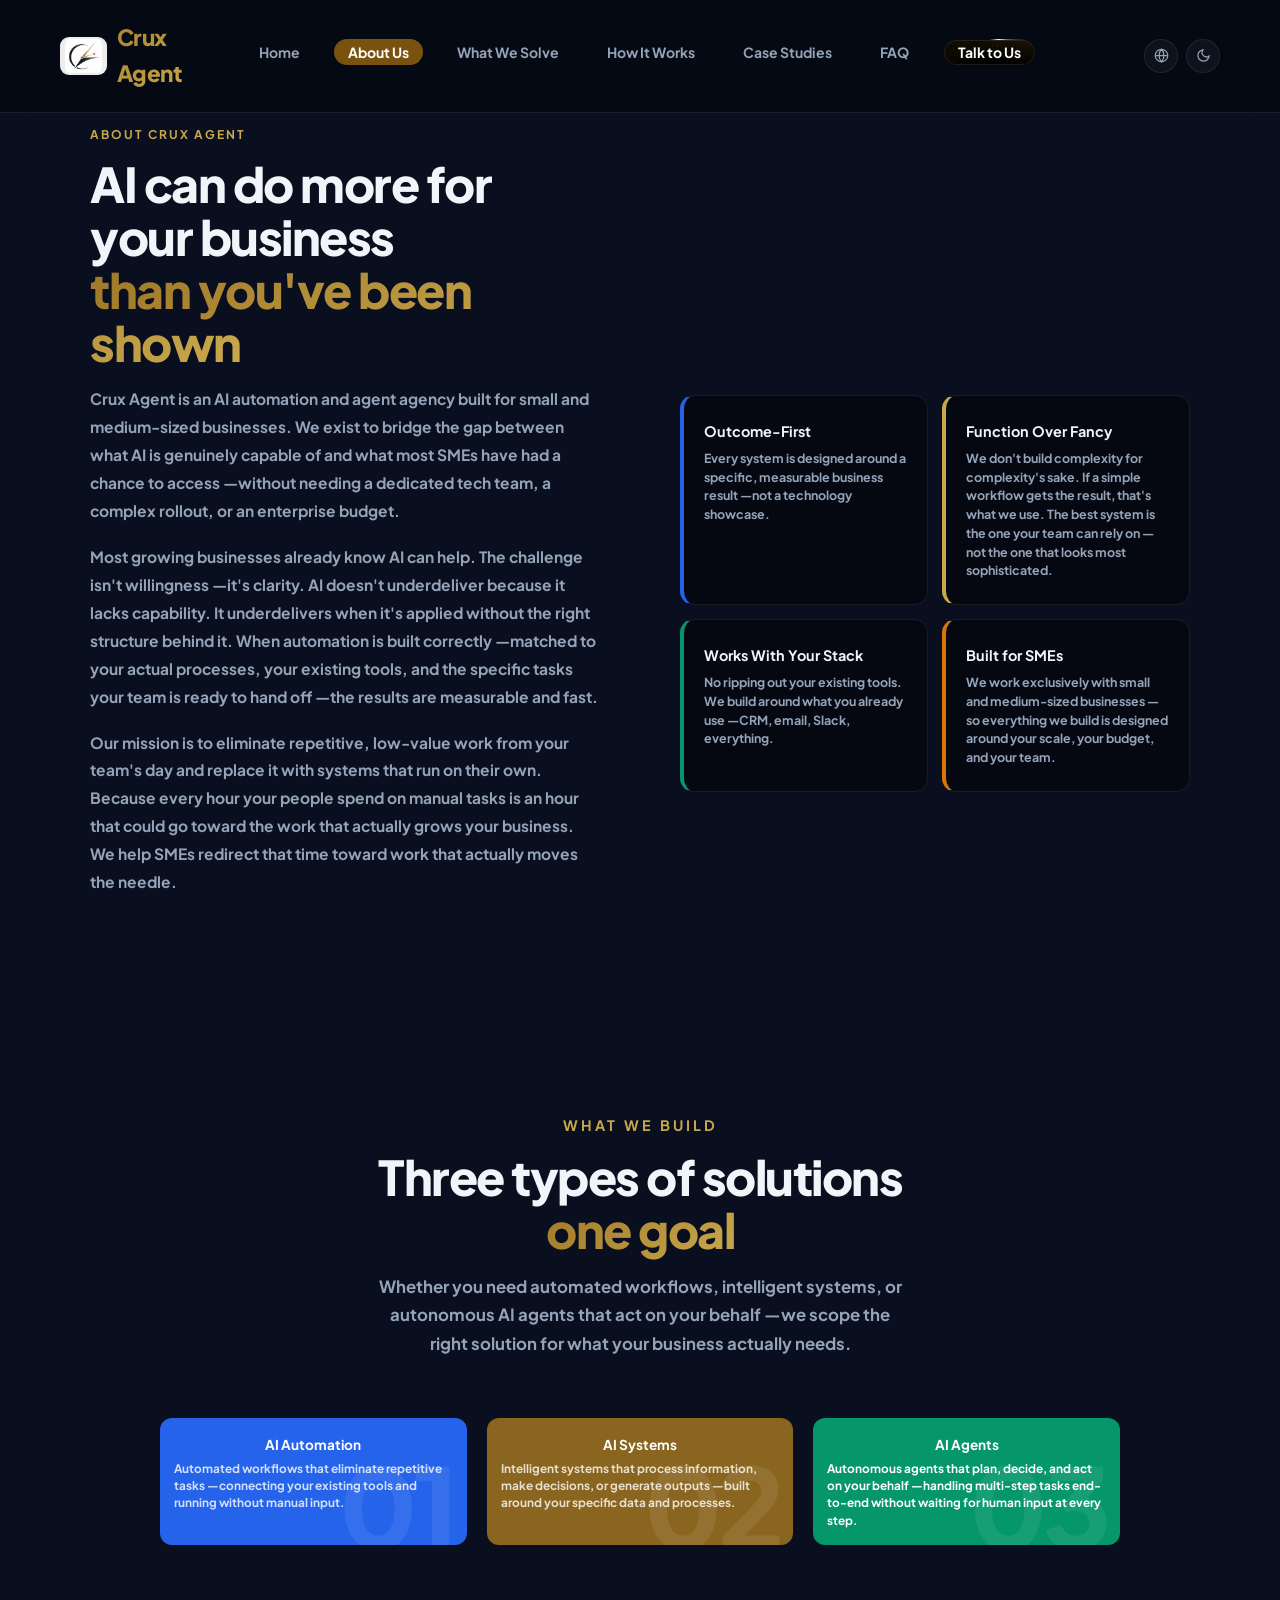
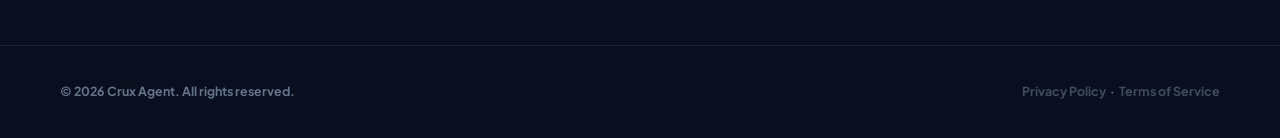
==== commit b9c62a83: "Add files via upload" ====
--- a/about.html
+++ b/about.html
@@ -1,5 +1,5 @@
 <!DOCTYPE html>
-<html lang="en" data-theme="light">
+<html lang="en" data-theme="dark">
 <head>
   <meta charset="UTF-8" />
   <meta name="viewport" content="width=device-width, initial-scale=1.0" />
@@ -191,7 +191,7 @@
     const icon = document.getElementById('themeIcon');
     const moonPath = '<path d="M21 12.79A9 9 0 1 1 11.21 3a7 7 0 0 0 9.79 9.79z"/>';
     const sunPath = '<circle cx="12" cy="12" r="5"/><path d="M12 1v2M12 21v2M4.22 4.22l1.42 1.42M18.36 18.36l1.42 1.42M1 12h2M21 12h2M4.22 19.78l1.42-1.42M18.36 5.64l1.42-1.42"/>';
-    const saved = localStorage.getItem('theme') || 'light';
+    const saved = localStorage.getItem('theme') || 'dark';
     apply(saved);
     btn.addEventListener('click', function(e) { e.stopPropagation(); var open = dropdown.classList.toggle('open'); btn.setAttribute('aria-expanded', open); });
     document.querySelectorAll('.theme-option').forEach(function(opt) { opt.addEventListener('click', function() { apply(opt.dataset.value); dropdown.classList.remove('open'); btn.setAttribute('aria-expanded', 'false'); }); });
--- a/style.css
+++ b/style.css
@@ -1261,9 +1261,11 @@
       .stats-grid, .pain-grid { grid-template-columns: 1fr; }
       .for-grid, .about-wrap, .contact-wrap { grid-template-columns: 1fr; gap: 40px; }
       .for-right, .about-cards { grid-template-columns: 1fr 1fr; }
-      #scroll-showcase { height: 150vh; }
-      .scroll-perspective { position: sticky; top: 0; height: 100vh; padding: 4rem 1rem 1.5rem; }
-      .scroll-card-inner { height: 20rem; }
+      #scroll-showcase { height: auto; }
+      .scroll-perspective { position: relative; top: 0; height: auto; padding: 4rem 1rem 3rem; perspective: none; }
+      .scroll-card-inner { height: auto; overflow: visible; }
+      .scroll-card-wrap { transform: none !important; }
+      .mockup-body { height: auto; overflow: visible; padding-bottom: 14px; }
       .mockup-stat-row { grid-template-columns: repeat(2, 1fr); }
       .mockup-flow { gap: 0; overflow-x: auto; }
       .flow-node { padding: 8px 6px; min-width: 70px; }
